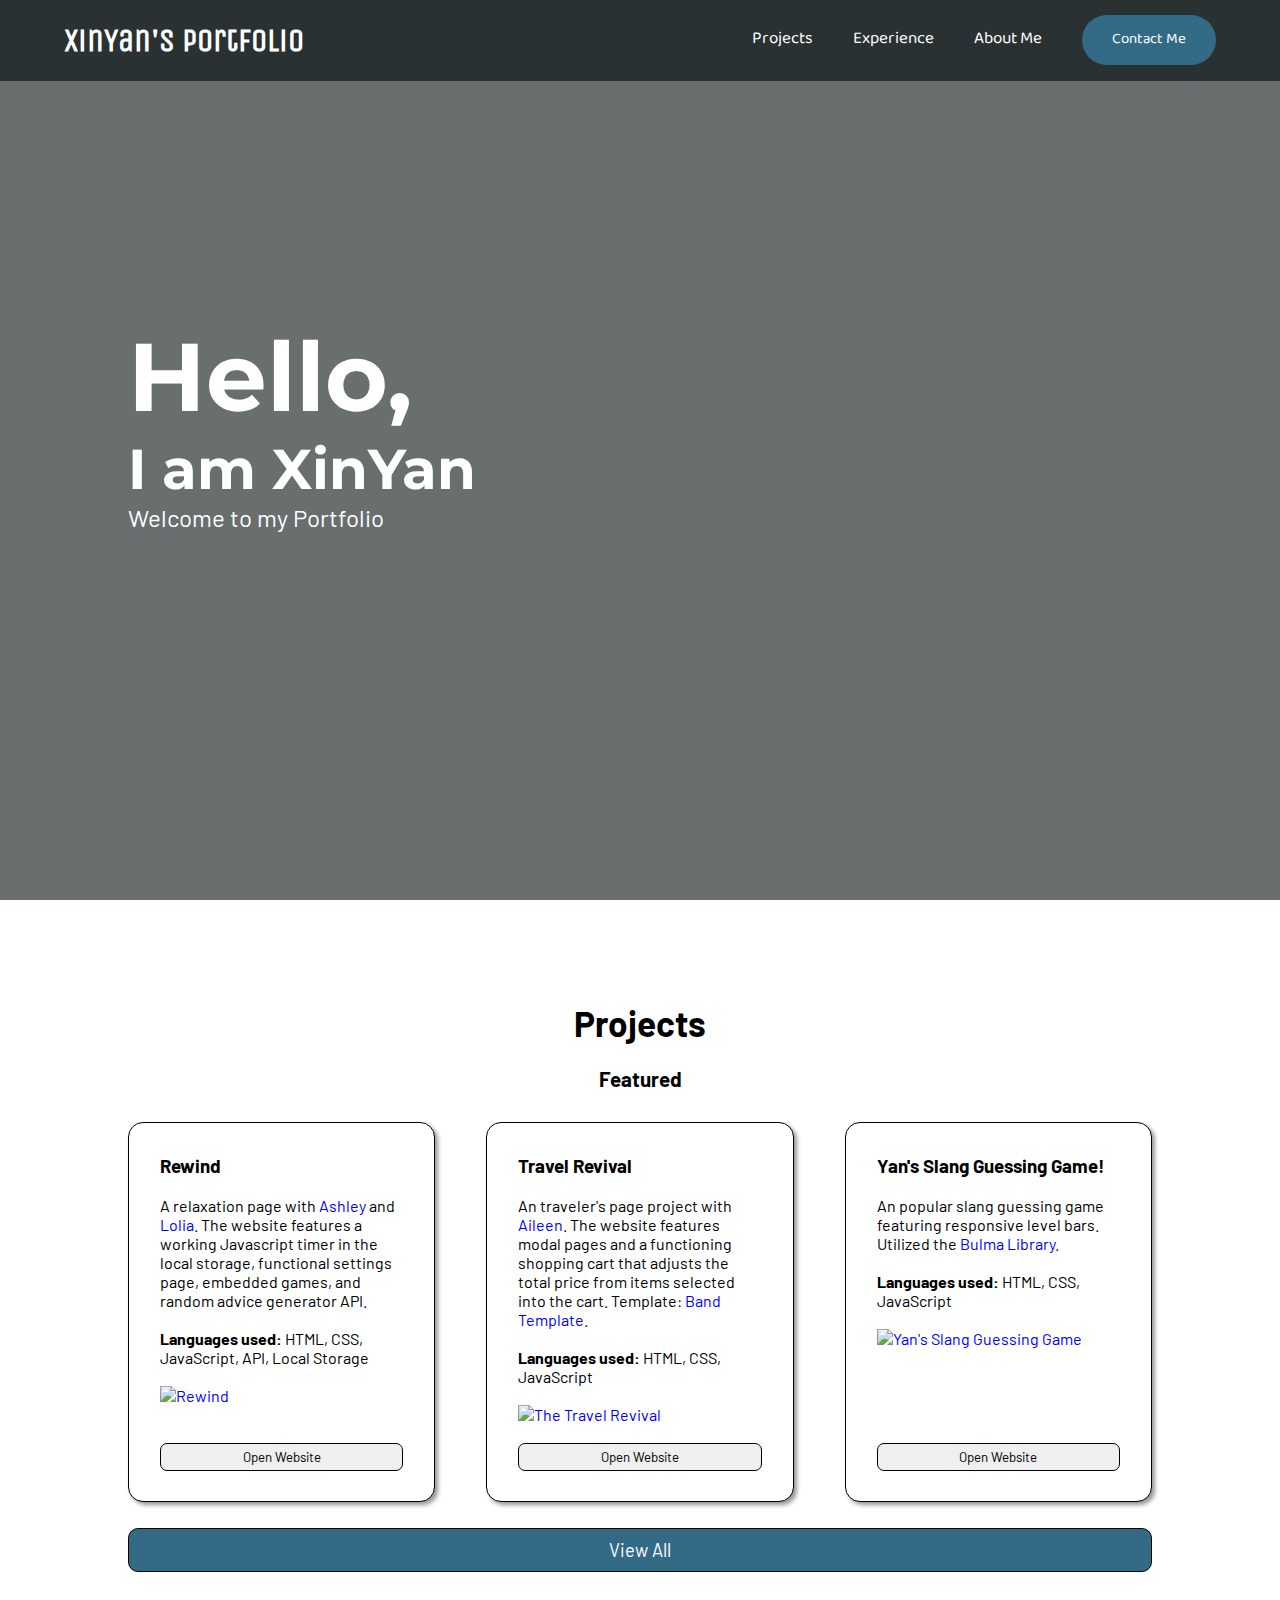
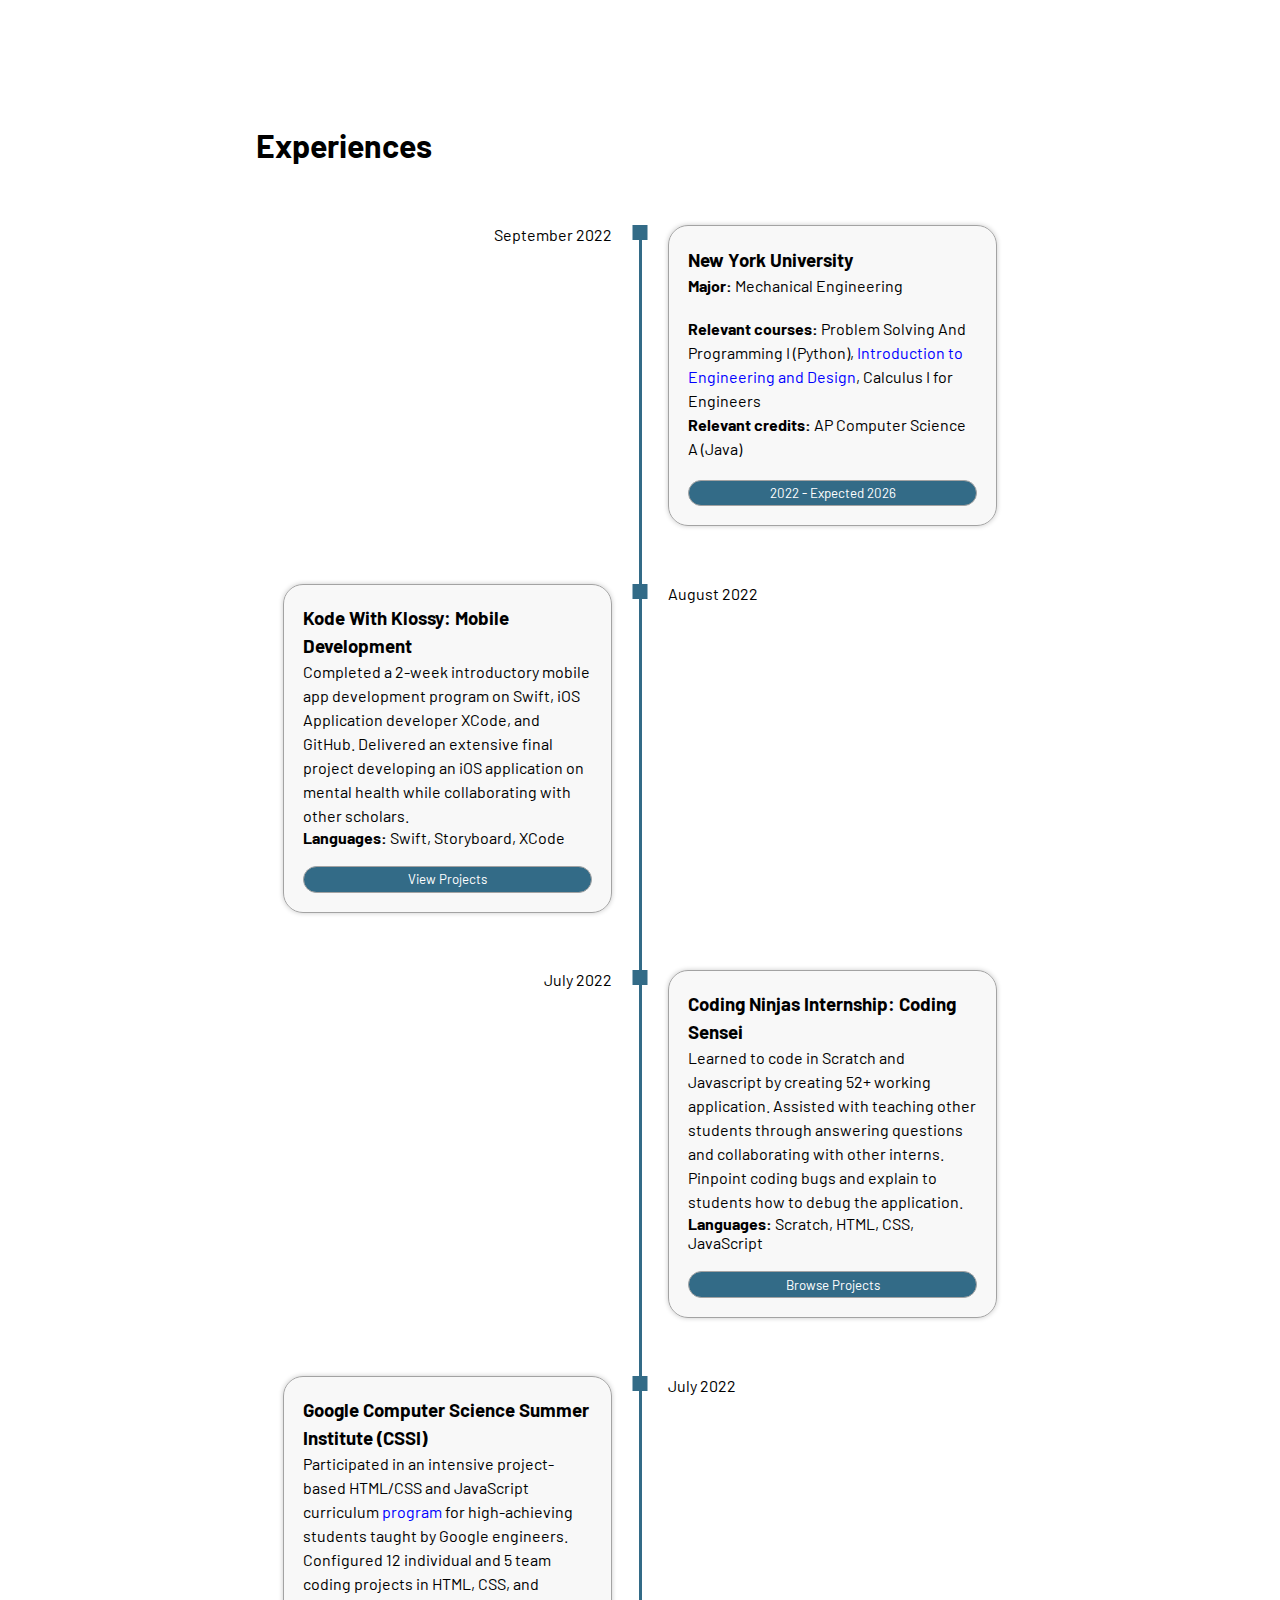
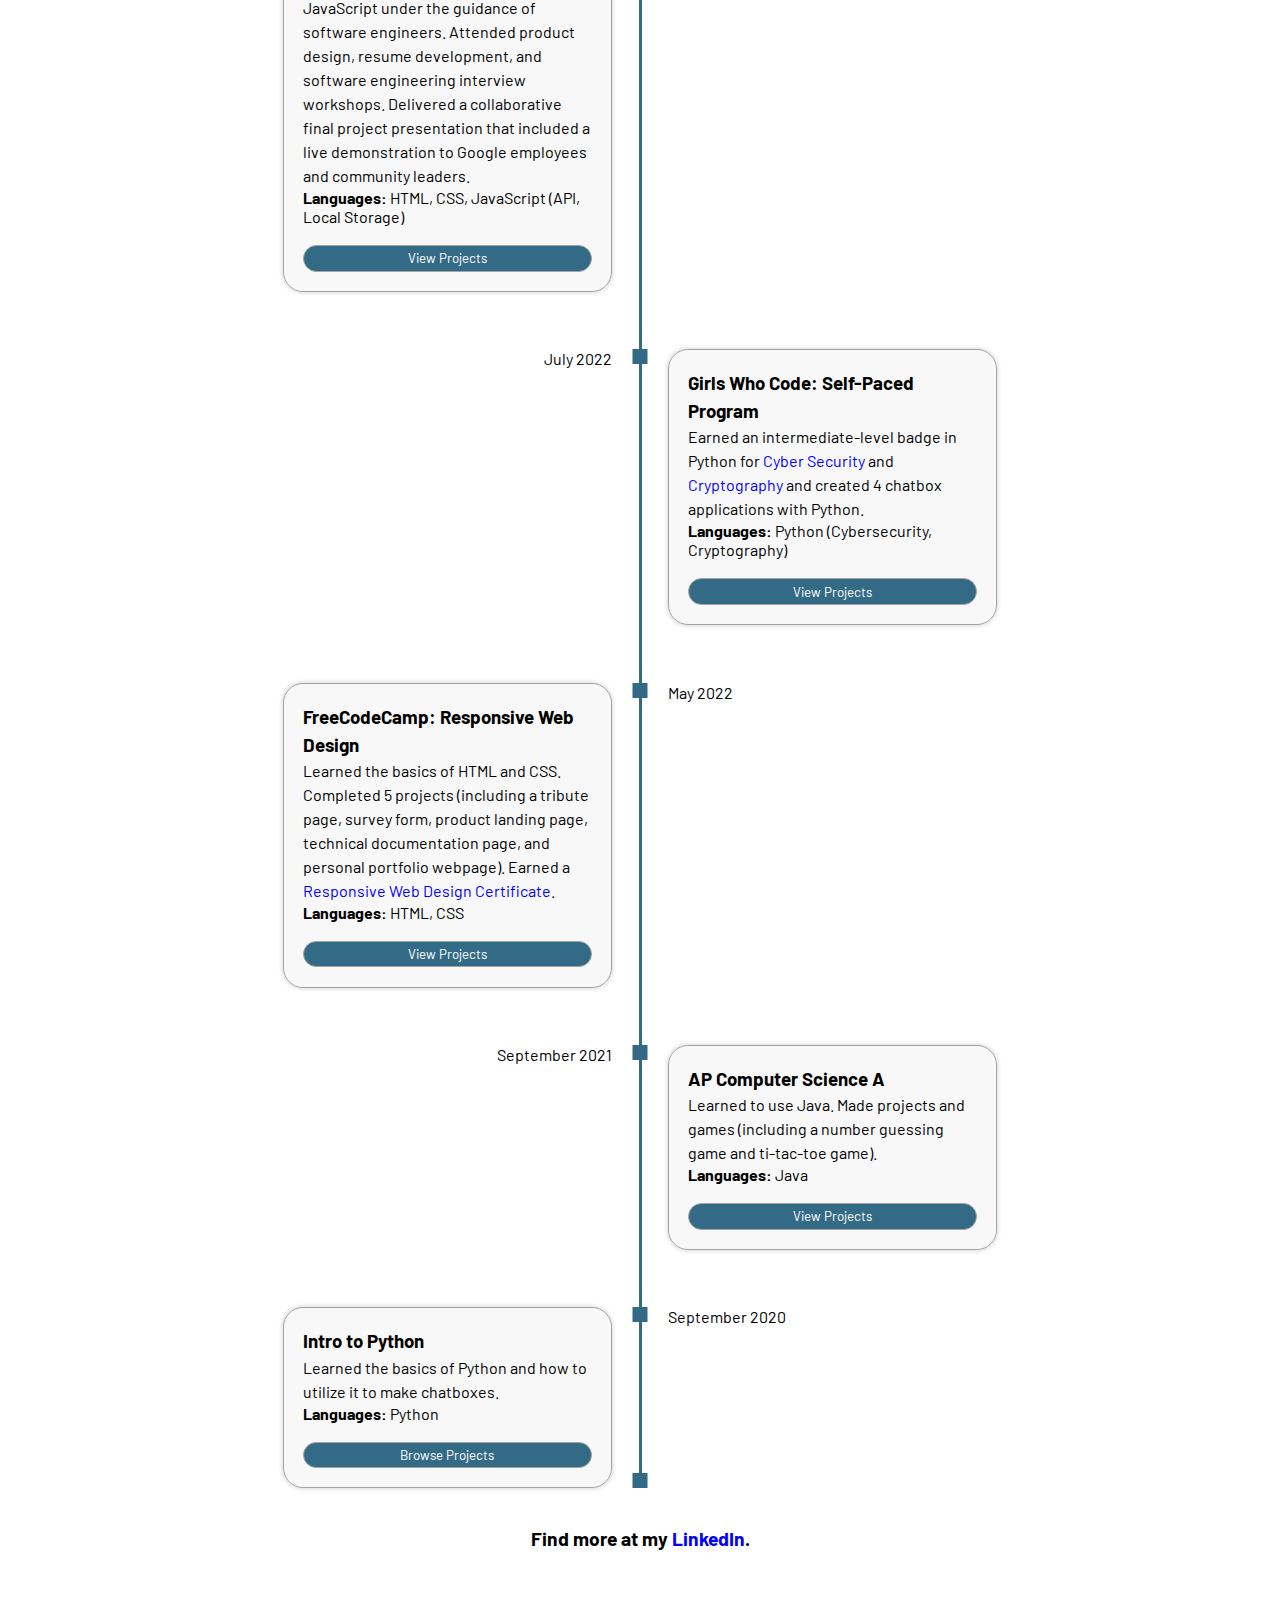
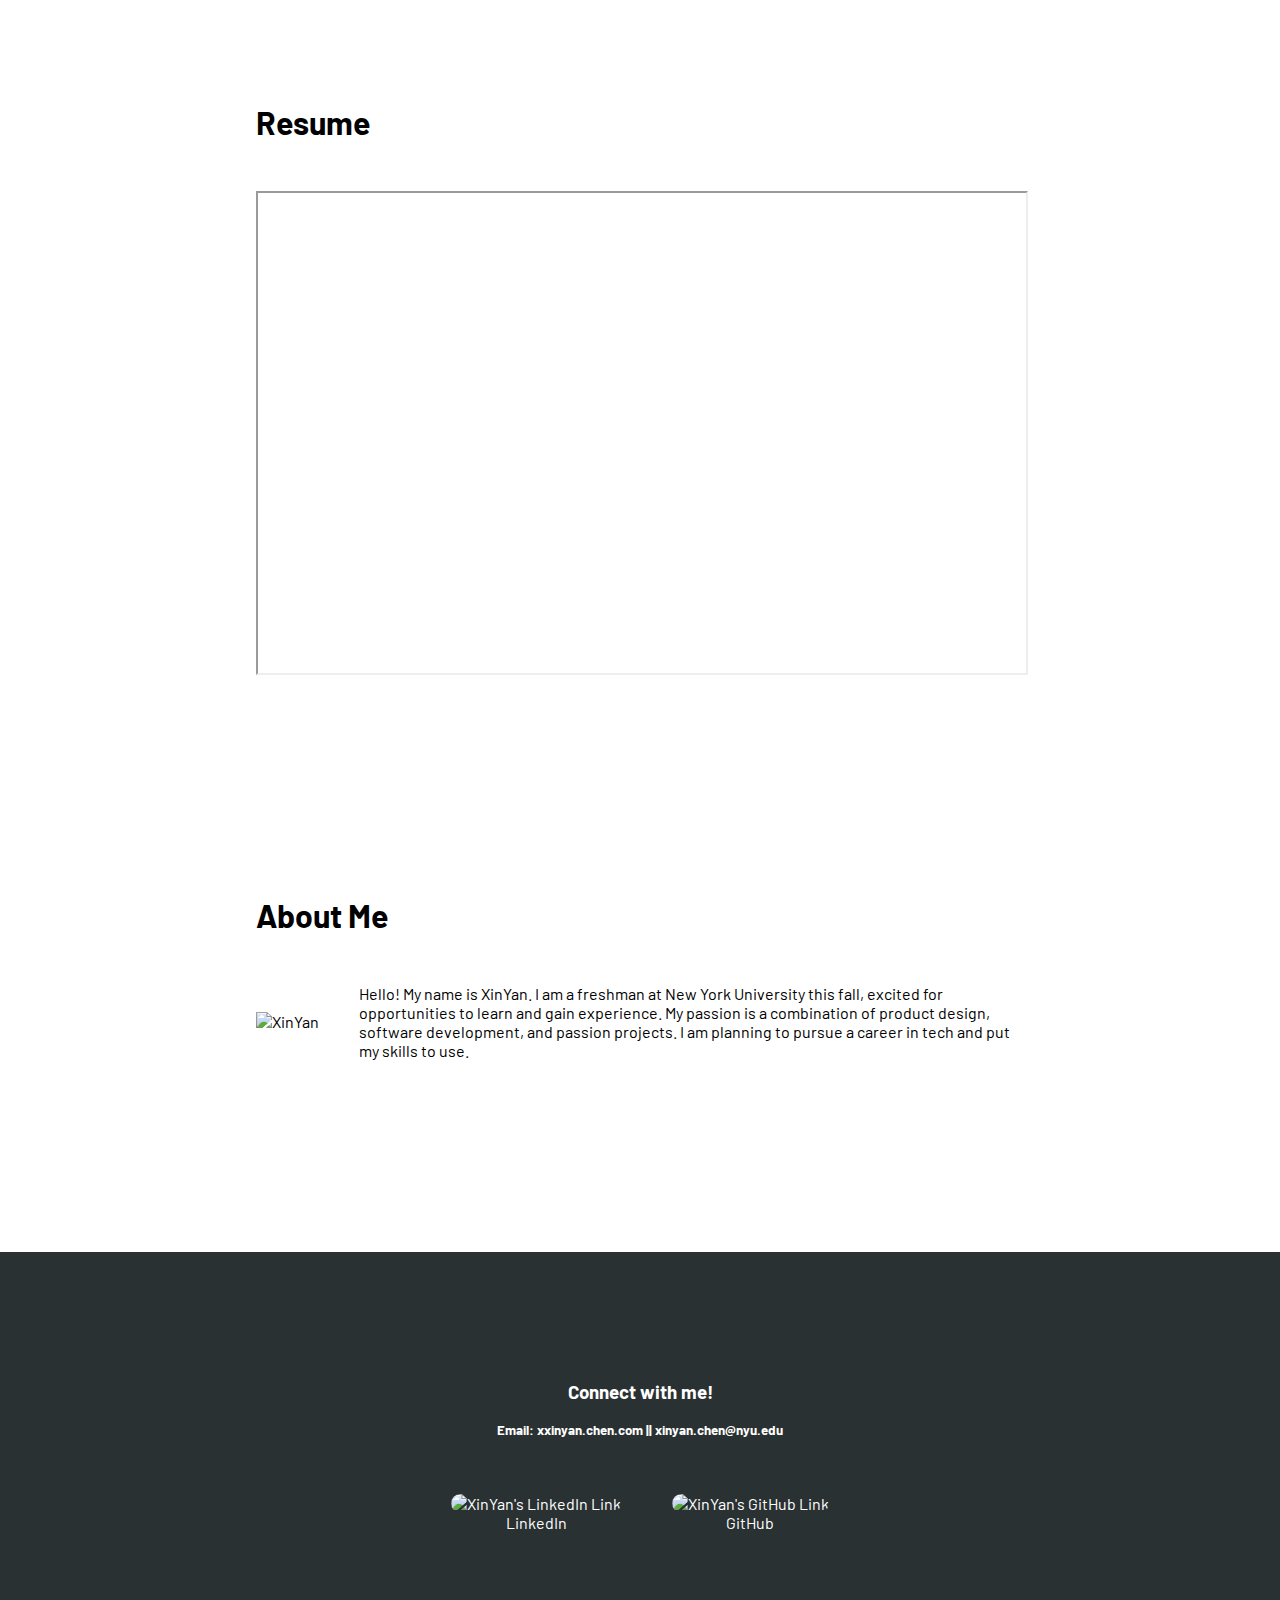
==== index.html @ fc82d52a "content" ====
<!DOCTYPE html>

<html lang="en"> 
<head>
    <meta charset="UTF-8"> 
    <link rel="stylesheet" href="style.css">
    <!--<link rel="stylesheet" href="https://cdn.jsdelivr.net/npm/bulma@0.9.1/css/bulma.min.css"/>-->
    <title id="title">XinYan's Portfolio</title>
</head>
<body>
    <nav id="navigation">
        <a href="#welcome" id="logo"><h1>XinYan's Portfolio</h1></a>
        <ul class="links">
            <li><a href="#projects" class="navLiFonts">Projects</a></li>
            <li><a href="#experience" class="navLiFonts">Experience</a></li>
            <li><a href="#about" class="navLiFonts">About Me</a></li>
        </ul>
        <a href="#contactInfo" id="contacts"><button class="contactsBut">Contact Me</button></a>
    </nav>
    <header>
        <section id="welcome">
            <div class="welcomeContainer">
                <h1 class="hello">Hello,</h1>
                <h3 class="hello">I am XinYan</h1>
                <p class="hello">Welcome to my Portfolio</h2>
            </div>
        </section>
    </header>

    <section id="projects">
        <div id="proj_tit">
            <h1>Projects</h1><br>
            <h3>Featured</h3>
        </div>
        <section>
            <div class="cardRow">
                <!-- <a href="https://cssi-project1-yashsgoofypets.xinyanc.repl.co/" target="_blank" class="featuredCard"><div class="card_inside">
                    <div class="contentCluster">
                        <h3 class="strong">Yash's Goofy Pet Store</h3><br>
                        <p>An online pet store project with Ashley. The website features a functioning adoption form with adapting prices in the cart.</p><br>
                        <p><strong>Languages used:</strong>  HTML, CSS, JavaScript</p><br>
                        <img id="pro-img" src="https://lh3.googleusercontent.com/fM-BZ8Es2WdlQF12pGE-LAukJkBI3AUNVsbMN2FnPinh5pEqTmEOGR5pJMTR6PesVcuTqwOmjtzjVi_gbJasOpgZoJgwpDtKs0g-jZnEnKjJnZQeSWXSKN3esmCFxEi18F-F0f-M=w2400" alt="Yash's Goofy Pet Store">
                    </div>
                    <br><button id="openweb_but">Open Website</button>
                </div></a>
                <a href="#" target="_blank" class="featuredCard"><div class="card_inside">
                    <div class="contentCluster">
                        <h3 class="strong">The Google Banana Store</h3><br>
                        <p>Inspired by the movie, "Minions: The Rise of Gru," this website is a online banana store, featuring different bananas up for sell.</p><br>
                        <p><strong>Languages used:</strong>  HTML, CSS</p><br>
                        <img id="pro-img" src="https://lh3.googleusercontent.com/PzQJyujIqfBHjyn9Zpg37NLIfvANJfMlMFFS47NM65vcynVGHWIfr5ubxkftSyHEuRhN20VRHGaiQyVmxlThFNR5yWYC-Tbnza-GmBgkNTKs-QtWj85ux0d2fOccuVhQTNmYC0af=w2400" alt="Google Banana Store">
                    </div>
                    <br><button id="openweb_but">Open Website</button>
                </div></a>
                <a href="https://cssi-day1-bananastore.xinyanc.repl.co/" target="_blank" class="featuredCard"><div class="card_inside">
                    <div class="contentCluster">
                        <h3 class="strong">The Google Banana Store</h3><br>
                        <p>Inspired by the movie, "Minions: The Rise of Gru," this website is a online banana store, featuring different bananas up for sell.</p><br>
                        <p><strong>Languages used:</strong>  HTML, CSS</p><br>
                        <img id="pro-img" src="https://lh3.googleusercontent.com/PzQJyujIqfBHjyn9Zpg37NLIfvANJfMlMFFS47NM65vcynVGHWIfr5ubxkftSyHEuRhN20VRHGaiQyVmxlThFNR5yWYC-Tbnza-GmBgkNTKs-QtWj85ux0d2fOccuVhQTNmYC0af=w2400" alt="Google Banana Store">
                    </div>
                    <br><button id="openweb_but">Open Website</button>
                </div></a> -->

                <!-- <div class="featuredCard card_inside">
                    <div class="contentCluster">
                        <h3 class="strong">Yash's Goofy Pet Store</h3><br>
                        <p>An online pet store project with <a href="https://www.linkedin.com/in/ashley-la-rotonda-1971b41b8/"  target="_blank">Ashley</a>. The website features a functioning adoption form with adapting prices in the cart. Template: <a href="https://restylianos.github.io/bulma-tropico-template/" target="_blank">Bulma Tropico 🍍</a>.</p><br>
                        <p><strong>Languages used:</strong>  HTML, CSS, JavaScript</p><br>
                        <a href="https://cssi-project1-yashsgoofypets.xinyanc.repl.co/" target="_blank"><img id="pro-img" src="https://lh3.googleusercontent.com/fM-BZ8Es2WdlQF12pGE-LAukJkBI3AUNVsbMN2FnPinh5pEqTmEOGR5pJMTR6PesVcuTqwOmjtzjVi_gbJasOpgZoJgwpDtKs0g-jZnEnKjJnZQeSWXSKN3esmCFxEi18F-F0f-M=w2400" alt="Yash's Goofy Pet Store">
                    </div>
                    <br><button id="openweb_but">Open Website</button></a>
                </div>
                <div class="featuredCard card_inside">
                    <div class="contentCluster">
                        <h3 class="strong">Sushi Maker</h3><br>
                        <p>A survey website that allows users to make their own sushi. The website takes different inputs.</p><br>
                        <p><strong>Languages used:</strong>  HTML, CSS</p><br>
                        <a href="https://xinyanc.github.io/Sushi_Maker/" target="_blank"><img id="pro-img" src="https://lh3.googleusercontent.com/aUeMLFWOZVApFthhdG0Oj0QfPTNI9YK-M3BvEDwbMjtEw_LPihy8eUR60ccHFW02447I8WYMUGWP3YbaD65PRsg6S8CxftTMKCMhqbX62Vhuo9MGEeB-jdrbzcvxeeuacJEpXk2N=w2400" alt="Sushi Maker">
                    </div>
                    <br><button id="openweb_but">Open Website</button></a>
                </div> -->
                <div class="featuredCard card_inside">
                    <div class="contentCluster">
                        <h3 class="strong">Rewind</h3><br>
                        <p>A relaxation page with <a href="https://www.linkedin.com/in/ashley-la-rotonda-1971b41b8/"  target="_blank">Ashley</a> and <a href="https://www.linkedin.com/in/lolia-kalada-halliday-69810a203/" target="_blank">Lolia</a>. The website features a working Javascript timer in the local storage, functional settings page, embedded games, and random advice generator API.</p><br>
                        <p><strong>Languages used:</strong>  HTML, CSS, JavaScript, API, Local Storage</p><br>
                        <a href="https://xinyanc.github.io/Rewind/" target="_blank"><img id="pro-img" src="https://lh3.googleusercontent.com/tTyMOuTZCaTRGkPYnluCU3fNWshoDOKWjRl1d-p4JXyoiKGYd9prjd2_ca5TEd_jcA4V5qsQzp84Um1RY5t-TdksXqYc72sN7HMV5dmPXl4wgvgPS9TRfaw9kUyO5FK_BoU7j27JVA=w2400" alt="Rewind">
                    </div>
                    <br><button id="openweb_but">Open Website</button></a>
                </div>
                <div class="featuredCard card_inside">
                    <div class="contentCluster">
                        <h3 class="strong">Travel Revival</h3><br>
                        <p>An traveler's page project with <a href="https://www.linkedin.com/in/aileenrangel?trk=public_profile_samename-profile&original_referer=https%3A%2F%2Fwww.linkedin.com%2Fin%2Faileen-rangel-90963b141" target="_blank">Aileen</a>. The website features modal pages and a functioning shopping cart that adjusts the total price from items selected into the cart. Template: <a href="https://bulmatemplates.github.io/bulma-templates/templates/band.html"  target="_blank">Band Template</a>.</p><br>
                        <p><strong>Languages used:</strong>  HTML, CSS, JavaScript</p><br>
                        <a href="https://xinyanc.github.io/TravelRevival/" target="_blank"><img id="pro-img" src="https://lh3.googleusercontent.com/Wq0KxIGgj_5Pa-tppETFhsVj0RRkPwXnOT-SwOdWwsQimHcfA3jiBJKQMyZZAD2vRIK8VZWzVwGWIDet4teWqo0yGM2ts2n4IbnvFv7EonD2gbcc5BD1M7rwrWBKuP6dZ5sr5DqJ=w2400" alt="The Travel Revival">
                    </div>
                    <br><button id="openweb_but">Open Website</button></a>
                </div>
                <div class="featuredCard card_inside">
                    <div class="contentCluster">
                        <h3 class="strong">Yan's Slang Guessing Game!</h3><br>
                        <p>An popular slang guessing game featuring responsive level bars. Utilized the <a href="https://bulma.io/"  target="_blank">Bulma Library</a>.</p><br>
                        <p><strong>Languages used:</strong>  HTML, CSS, JavaScript</p><br>
                        <a href="https://cssi-day7-topslangs.xinyanc.repl.co/index.html" target="_blank"><img id="pro-img" src="https://lh3.googleusercontent.com/aYJ569tjU0AZONj_VRGWRgv7Fv0s-qSFig1ElITEsC3WgEgSZ1ptp-367qWK97EprFYwW0kkherCKz2X-FYHcp88bs4x2PuBpwlWBC6Uv-oLMKCFjk8VVMXJHyZZR9kdh0wROg4I=w2400" alt="Yan's Slang Guessing Game">
                    </div>
                    <br><button id="openweb_but">Open Website</button></a>
                </div>
                <!-- <div class="featuredCard card_inside">
                    <div class="contentCluster">
                        <h3 class="strong">The Google Banana Store</h3><br>
                        <p>Inspired by the movie, "Minions: The Rise of Gru," this website is an online banana store, featuring different bananas up for sell.</p><br>
                        <p><strong>Languages used:</strong>  HTML, CSS</p><br>
                        <a href="https://cssi-day1-bananastore.xinyanc.repl.co/" target="_blank"><img id="pro-img" src="https://lh3.googleusercontent.com/XDrkhi9UV1dm5REDYCdR0Be3I9ypMUjs_zY1H_HzSv7hckRN8OTrY_95GFRfHmilV41DmhRbJy7z-6howmEXQZLCJXRLgSn9sdiRJQKk4mFXuZjMZYozPLwyEgXKm7sjr8Ahgdeb=w2400" alt="Google Banana Store">
                    </div>
                    <br><button id="openweb_but">Open Website</button></a>
                </div> -->

            </div>
        </section>
        <a href="projects.html" target="_blank"><button id="open_but">View All</button></a>
    </section>


    <section id="experience">
        <h1>Experiences</h1>
        <div class="timeline">
            <!-- 2 dates -->
            <div class="timeline_component">
                <div class="timeline_date timeline_date_right">September 2022</div>
            </div>
            <div class="timeline_middle">
                <div class="timeline_point"></div>
            </div>
            <div class="timeline_component timeline_component_bg">
                <h3 class="timeline_title">New York University</h3>
                <p class="timeline_p"><strong>Major:</strong> Mechanical Engineering</p><br>
                <p class="timeline_p"><strong>Relevant courses:</strong> Problem Solving And Programming I (Python), <a href="projects.html">Introduction to Engineering and Design</a>, Calculus I for Engineers</p>
                <p class="timeline_p"><strong>Relevant credits:</strong> AP Computer Science A (Java)</p><br>
                <a href="projects.html"><button id="timeline_but">2022 - Expected 2026</button></a>
            </div>
            <div class="timeline_component timeline_component_bg">
                <h3 class="timeline_title">Kode With Klossy: Mobile Development</h3>
                <p class="timeline_p">Completed a 2-week introductory mobile app development program on Swift, iOS Application developer XCode, and GitHub. Delivered an extensive final project developing an iOS application on mental health while collaborating with other scholars.</p>
                <p><strong>Languages: </strong>Swift, Storyboard, XCode</p><br>
                <a href="projects.html"><button id="timeline_but">View Projects</button></a>
            </div>
            <div class="timeline_middle">
                <div class="timeline_point"></div>
            </div>
            <div class="timeline_component">
                <div class="timeline_date">August 2022</div>
            </div>
            <!-- 2 dates -->
            <div class="timeline_component">
                <div class="timeline_date timeline_date_right">July 2022</div>
            </div>
            <div class="timeline_middle">
                <div class="timeline_point"></div>
            </div>
            <div class="timeline_component timeline_component_bg">
                <h3 class="timeline_title">Coding Ninjas Internship: Coding Sensei</h3>
                <p class="timeline_p">Learned to code in Scratch and Javascript by creating 52+ working application. Assisted with teaching other students through answering questions and collaborating with other interns. Pinpoint coding bugs and explain to students how to debug the application.</p>
                <p><strong>Languages: </strong>Scratch, HTML, CSS, JavaScript</p><br>
                <a href="projects.html"><button id="timeline_but">Browse Projects</button></a>
            </div>
            <div class="timeline_component timeline_component_bg">
                <h3 class="timeline_title">Google Computer Science Summer Institute (CSSI)</h3>
                <p class="timeline_p">Participated in an intensive project-based HTML/CSS and JavaScript curriculum <a href="https://drive.google.com/file/d/1ZsFlyzCdinvnyqlvBUyy4gZXi0SdOyxg/view?usp=sharing" target="_blank">program</a> for high-achieving students taught by Google engineers. Configured 12 individual and 5 team coding projects in HTML, CSS, and JavaScript under the guidance of software engineers. Attended product design, resume development, and software engineering interview workshops. Delivered a collaborative final project presentation that included a live demonstration to Google employees and community leaders.</p>
                <p><strong>Languages: </strong>HTML, CSS, JavaScript (API, Local Storage)</p><br>
                <a href="projects.html"><button id="timeline_but">View Projects</button></a>
            </div>
            <div class="timeline_middle">
                <div class="timeline_point"></div>
            </div>
            <div class="timeline_component">
                <div class="timeline_date">July 2022</div>
            </div>
            <!-- 2 -->
            <div class="timeline_component">
                <div class="timeline_date timeline_date_right">July 2022</div>
            </div>
            <div class="timeline_middle">
                <div class="timeline_point"></div>
            </div>
            <div class="timeline_component timeline_component_bg">
                <h3 class="timeline_title">Girls Who Code: Self-Paced Program</h3>
                <p class="timeline_p">Earned an intermediate-level badge in Python for <a href="https://drive.google.com/file/d/1ZOiCoGWYg8TALqYta0vvmjATUty2-3AB/view?usp=sharing" target="_blank">Cyber Security</a> and <a href="https://drive.google.com/file/d/1sogyd4a032lsRWnqANOP-DBL0N4DlmCd/view?usp=sharing" target="_blank">Cryptography</a> and created 4 chatbox applications with Python.</p>
                <p><strong>Languages: </strong>Python (Cybersecurity, Cryptography)</p><br>
                <a href="projects.html"><button id="timeline_but">View Projects</button></a>
            </div>
            <div class="timeline_component timeline_component_bg">
                <h3 class="timeline_title">FreeCodeCamp: Responsive Web Design</h3>
                <p class="timeline_p">Learned the basics of HTML and CSS. Completed 5 projects (including a tribute page, survey form, product landing page, technical documentation page, and personal portfolio webpage). Earned a <a href="https://freecodecamp.org/certification/XinYanChen/responsive-web-design" target="_blank">Responsive Web Design Certificate</a>.</p>
                <p><strong>Languages: </strong>HTML, CSS</p><br>
                <a href="projects.html"><button id="timeline_but">View Projects</button></a>
            </div>
            <div class="timeline_middle">
                <div class="timeline_point"></div>
            </div>
            <div class="timeline_component">
                <div class="timeline_date">May 2022</div>
            </div>
            <!-- 2 -->
            <div class="timeline_component">
                <div class="timeline_date timeline_date_right">September 2021</div>
            </div>
            <div class="timeline_middle">
                <div class="timeline_point"></div>
            </div>
            <div class="timeline_component timeline_component_bg">
                <h3 class="timeline_title">AP Computer Science A</h3>
                <p class="timeline_p">Learned to use Java. Made projects and games (including a number guessing game and ti-tac-toe game).</p>
                <p><strong>Languages: </strong>Java</p><br>
                <a href="projects.html"><button id="timeline_but">View Projects</button></a>
            </div>
            <div class="timeline_component timeline_component_bg timeline_component_bottom">
                <h3 class="timeline_title">Intro to Python</h3>
                <p class="timeline_p">Learned the basics of Python and how to utilize it to make chatboxes.</p>
                <p><strong>Languages: </strong>Python</p><br>
                <a href="projects.html"><button id="timeline_but">Browse Projects</button></a>
            </div>
            <div class="timeline_middle">
                <div class="timeline_point"></div>
                <div class="timeline_point timeline_point_bottom"></div>
            </div>
            <div class="timeline_component timeline_component_bottom">
                <div class="timeline_date">September 2020</div>
            </div>
        </div>
        <h4>Find more at my <a href="https://www.linkedin.com/in/xinyanc" target="_blank">LinkedIn</a>.</h4>
    </section>

    <section id="resume">
        <h1>Resume</h1>
        <!-- <iframe id="embed_resume" src="https://drive.google.com/file/d/1z8pB5NnWBpFN2fcUjO-BAFs1En7uVxWj/view?usp=sharing" title="XinYan's Resume" allow="autoplay"></iframe> -->
        <iframe id="embed_resume" title="XinYan's Resume" src="https://drive.google.com/file/d/1z8pB5NnWBpFN2fcUjO-BAFs1En7uVxWj/preview" width="640" height="480" allow="autoplay"></iframe>
    </section>

    <section id="about">
        <h1>About Me</h1>
        <div id="fix">
            <!-- <img src="https://lh3.googleusercontent.com/clKOdfKop1xflKV5Wurw0Q0BS9uS0d-Z8pX5REdJ9UqBvrI7ORsH17TtlDcI4D7wz-UxFx9BURnaCXJ42NR64GJUe-UG7obmTkyQD_-rhHBx7b0VMj9ZpSrWi44rJl0w7R6VPHz8=w2400" alt="XinYan" id="xinyan_img"> -->
            <img src="https://lh3.googleusercontent.com/iM6mxe8OIb7af8KnNNv5xCYIDWmTcWIDEpBHNnoOu3wsrCAXRPxFG8Vy3VAPHeTbYeC7pUxwnmWc8_cfb7967GEB2jvCE_tdHd8fv6Vz2t8KWq2LKAGcZuXWZxvNITMnmDlR9FoNaA=w2400" alt="XinYan" id="xinyan_img">
            <p>Hello! My name is XinYan. I am a freshman at New York University this fall, excited for opportunities to learn and gain experience. My passion is a combination of product design, software development, and passion projects. I am planning to pursue a career in tech and put my skills to use.</p>
        </div>
    </section>

    <footer id="contactInfo">
        <h3>Connect with me!</h3><br>
        <h5>Email: xxinyan.chen.com  ||  xinyan.chen@nyu.edu</h5>
        <div class="contactLinks">
            <a id="linkedin" href="https://www.linkedin.com/in/xinyanc" target="_blank"><img id="linkedInLogo" src="https://upload.wikimedia.org/wikipedia/commons/thumb/c/ca/LinkedIn_logo_initials.png/640px-LinkedIn_logo_initials.png" alt="XinYan's LinkedIn Link"><br>LinkedIn</a>
            <a id="gitHub" href="https://github.com/XinYanC?tab=repositories" target="_blank"><img id="gitHubLogo" src="https://github.githubassets.com/images/modules/logos_page/GitHub-Mark.png" alt="XinYan's GitHub Link"><br>GitHub</a>
        </div>
        


    </footer>

</body>

</html>
---- style.css ----
@import url('https://fonts.googleapis.com/css2?family=Unica+One&display=swap');
@import url('https://fonts.googleapis.com/css2?family=Baloo+Tammudu+2:wght@600&display=swap');
@import url('https://fonts.googleapis.com/css2?family=Montserrat:wght@700&display=swap');
@import url('https://fonts.googleapis.com/css2?family=Barlow:wght@300&display=swap');

/*body{
    background-color: #2A3132;

}*/
*{
    margin: 0;
    padding: 0;
}
#navigation{
    background-color: #2A3132;
    display: flex;
    justify-content: flex-end;
    align-items: center;
    padding: 1.2% 5%;
    font-family: 'Baloo Tammudu 2', cursive !important;
    position: fixed;
    top: 0;
    left: 0;
    width: 90%;
    z-index: 100;
}
#logo {
    font-family: 'Unica One', cursive !important;
    font-weight: 900 !important;
    text-decoration: none;
    color: white;
    cursor: pointer;
    margin-right: auto;
}
.links{
    list-style: none;
    display: flex;
    align-items: center;
    padding-top: 5px;
}
.navLiFonts{
    text-decoration: none;
    color: white;
    font-size: 17px;
}
.links li{
    display: inline-block;
    padding: 0px 20px;
    color: white;
}
.links li a{
    transition: all 0.3s ease 0s;
}
.links li a:hover{
    color: #90AFC5;
    transition: all 0.2s ease 0s;
}
.contactsBut{
    padding: 5px 30px;
    padding-top: 10px;
    margin-left: 20px;
    background-color: #336B87;
    border: none;
    cursor: pointer;
    border-radius: 50px;
    transition: all 0.2s ease 0s;
    font-family: 'Baloo Tammudu 2', cursive !important;
    font-size: 15px;
    color: white;
}
.contactsBut:hover{
    background-color: #90AFC5;
    color: black;
}
#welcome{
    background-image: url("https://stoneridgepartners.com/wp-content/uploads/2020/07/office-buildings-city-skyscrapers-ss-1920.jpg");
    height: 100vh;
    background-repeat: no-repeat;
    display: flex;
    position: relative;
    z-index: 1;
}
#welcome::after{
    content: '';
    position: absolute;
    left: 0;
    top: 0;
    height: 100%;
    width: 100%;
    background-color: #2A3132;
    opacity: .7;
    z-index: -1;
}
.welcomeContainer{
    display: flex;
    margin-left: 10%;
    justify-content: center;
    flex-direction: column;
    color: white;
    font-size: xxx-large;
    width: 100%;
    font-family: 'Montserrat', sans-serif;
    padding-bottom: 50px;
}
.welcomeContainer p{
    font-size: 50%;
    font-family: 'Barlow', sans-serif !important;
}

#projects{
    padding: 8% 10% 2% 10%;
    display: flex;
    flex-direction: column;
    font-family: 'Barlow', sans-serif !important;
}

#proj_tit{
    padding-bottom: 3%;
    text-align: center;
    font-size: 110%;
}

.cardRow {
    display: flex;
    justify-content: center;
    gap: 5%;
}

.featuredCard {
    display: flex;
    justify-content: space-between;
    text-decoration: none;
    color: black;
    box-shadow: 3px 3px 4px rgb(150, 150, 150);
}

.featuredCard:hover{
    transform: translateY(-5px);
    transition: all 0.2s ease 0s;
    box-shadow: 7px 9px 9px rgb(150, 150, 150);
}

.card_inside{
    display: flex;
    flex-direction: column;
    justify-content: space-between;
}

@media (max-width: 600px){
    .cardRow {
        display: flex;
        flex-direction: column;
        align-items: center;
        gap: 20%;
    }
    .card, 
    .featuredCard {
        width: 90%;
        border: 1px solid black;
        /* min-height: 90%; */
        padding: 10%;
        border-radius: 15px;
        background-color: white;
    }
    #pro-img{
        width: 100%;
    }
}

#pro-img{
    width: 100%;
}

#open_but{
    margin-top: 2.5%;
    padding: 1%;
    width: 100%;
    font-family: 'Barlow', sans-serif !important;
    font-size: 115%;
    border-radius: 10px;
    border: 1px solid black;
    background-color: #336B87;
    color: white;
}
#open_but:hover{
    background-color: #90AFC5;
    color: black;
    transition: all 0.2s ease 0s;
}

#openweb_but{
    font-family: 'Barlow', sans-serif !important;
    border-radius: 7px;
    padding: 2%;
    border: 1px solid black;
    width: 100%;
}
#openweb_but:hover{
    background-color: rgb(199, 199, 199);
    transition: all 0.2s ease 0s;
}

/* .card,
.featuredCard {
    width: 300rem;
    border: 1px solid black;
    min-height: 20rem;
    padding: 5%;
    border-radius: 15px;
} */

.card,
.featuredCard {
    width: 80%;
    border: 1px solid black;
    /* min-height: 80%; */
    padding: 3%;
    border-radius: 15px;
    background-color: white;
}

.contentCluster{
    display: flex;
    flex-direction: column;
    justify-content: space-between;
}

.contentCluster a{
    text-decoration: none;
    color: blue;
}

#experience{
    padding: 10% 20% 2% 20%;
    font-family: 'Barlow', sans-serif !important;
}
#experience a{
    text-decoration: none;
    color: blue;
}
#experience h4{
    text-align: center;
    padding-top: 5%;
    font-size: 120%;
}

#resume{
    padding: 10% 20% 2% 20%;
    font-family: 'Barlow', sans-serif !important;
}

#embed_resume{
    margin-top: 50px;
    width: 100%;
}

.timeline{
    display: grid;
    grid-template-columns: 1fr 3px 1fr;
    padding-top: 8%;
}
.timeline_component{
    margin: 0% 7% 15% 7%;
}
.timeline_component_bg{
    padding: 5%;
    background-color: rgba(219, 219, 219, 0.2);
    box-shadow: 0 0 5px rgb(201, 201, 201);
    border-radius: 20px;
    border: 0.5px solid rgb(163, 163, 163);
}
.timeline_component_bg:hover{
    background-color: rgba(219, 219, 219, 0.5);
    transition: all 0.2s ease 0s;
}
#timeline_but{
    font-family: 'Barlow', sans-serif !important;
    width: 100%;
    padding: 1.5%;
    border-radius: 20px;
    border: 0.5px solid rgb(163, 163, 163);
    background-color: #336B87;
    color: white;
}
#timeline_but:hover{
    background-color: #90AFC5;
    color: black;
    transition: all 0.2s ease 0s;
}
.timeline_component_bottom{
    margin-bottom: 0;
}
.timeline_date_right{
    text-align: right;
}
.timeline_middle{
    position: relative;
    background-color: #336B87;
}
.timeline_point{
    position: absolute;
    top: 0;
    left: 50%;
    transform: translateX(-50%);
    width: 15px;
    height: 15px;
    background-color: #336B87;
    /* border-radius: 50%; */
}
.timeline_point_bottom{
    top: initial;
    bottom: 0;
}
.timeline_title, .timeline_p{
    line-height: 1.5;
}


#xinyan_img{
    width: 25%;
    padding-right: 5%;
}
#about{
    padding: 15% 20%;
    display: flex;
    flex-direction: column;
    font-family: 'Barlow', sans-serif !important;
}
#fix{
    display: flex;
    padding-top: 50px;
    align-items: center;
}

#contactInfo{
    background-color: #2A3132;
    padding: 10% 10%;
    color: white;
    font-family: 'Barlow', sans-serif !important;
    text-align: center;
}

#linkedInLogo, #gitHubLogo{
    width: 15%;
    border-radius: 10px;
}

#linkedin, #gitHub{
    text-decoration: none;
    color: white;
    padding: 2.5%;
}

.contactLinks{
    display: flex;
    justify-content: center;
    padding: 3% 1%;
}
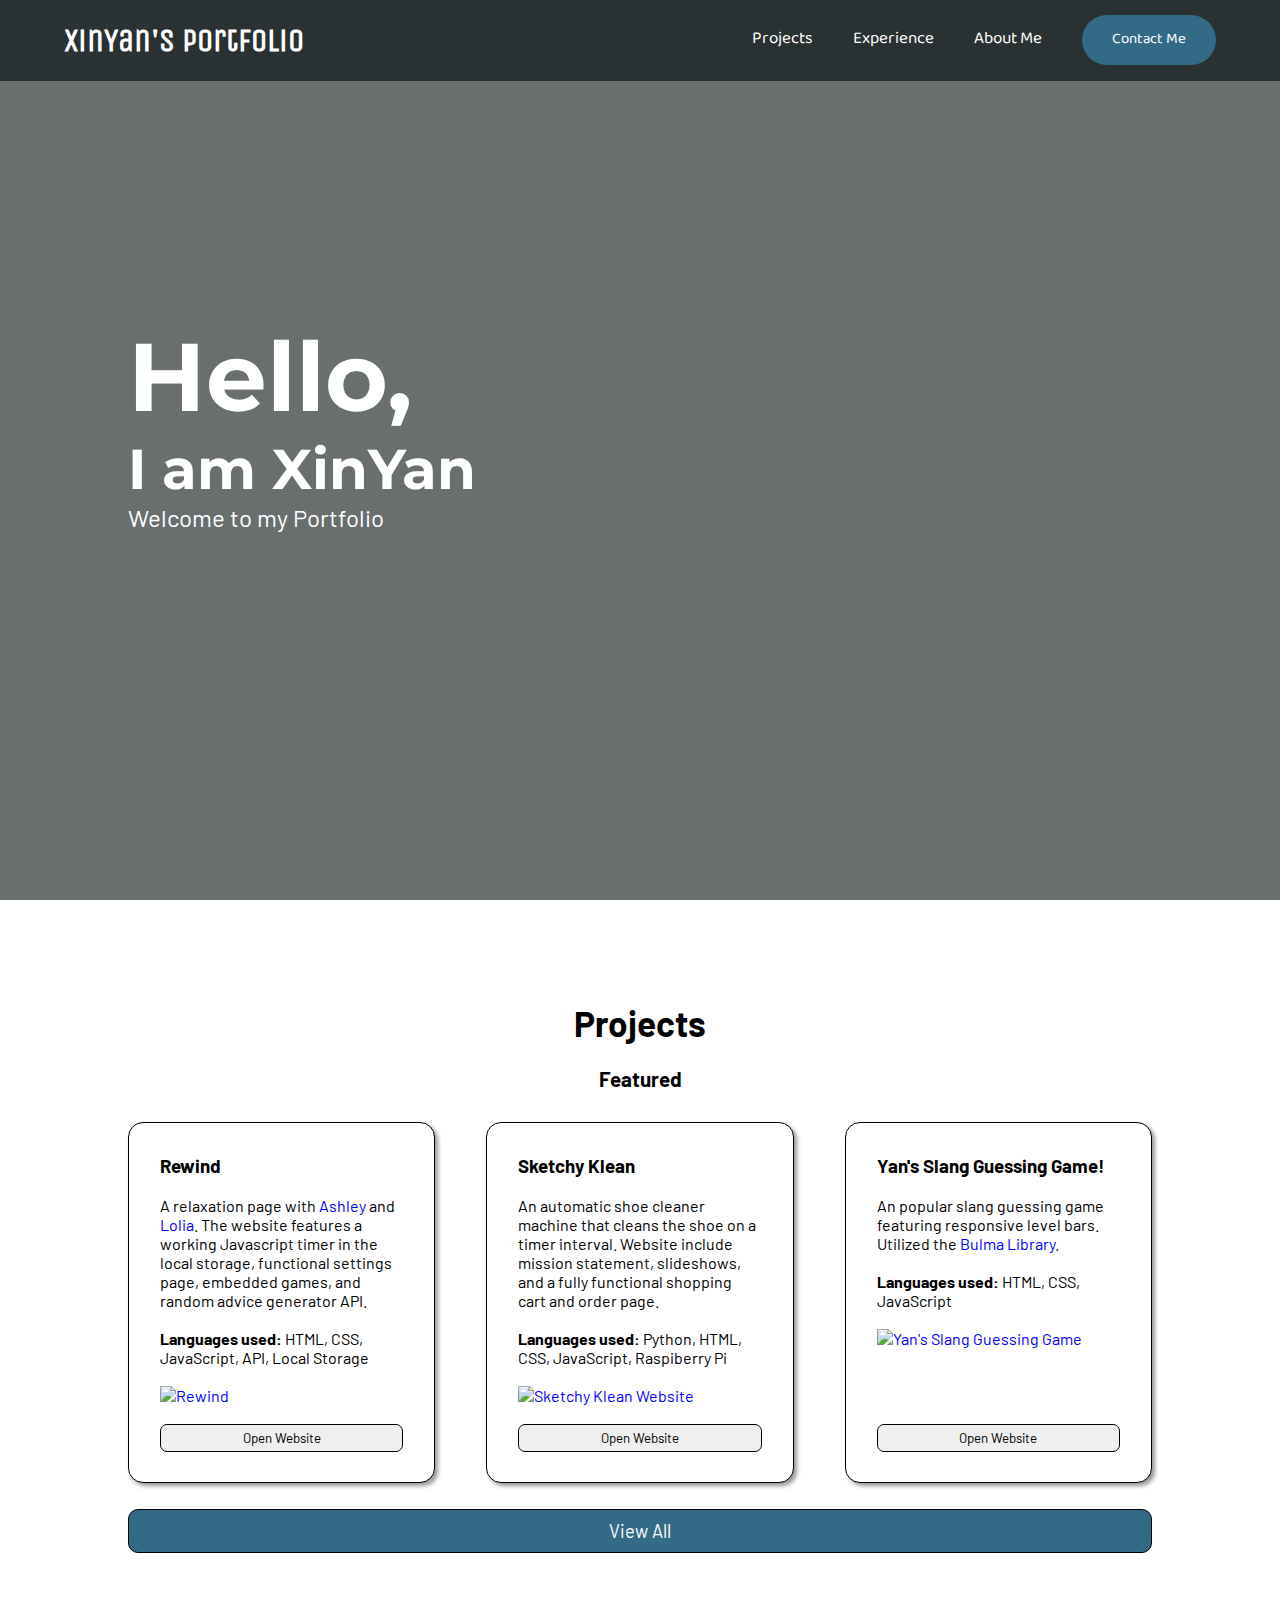
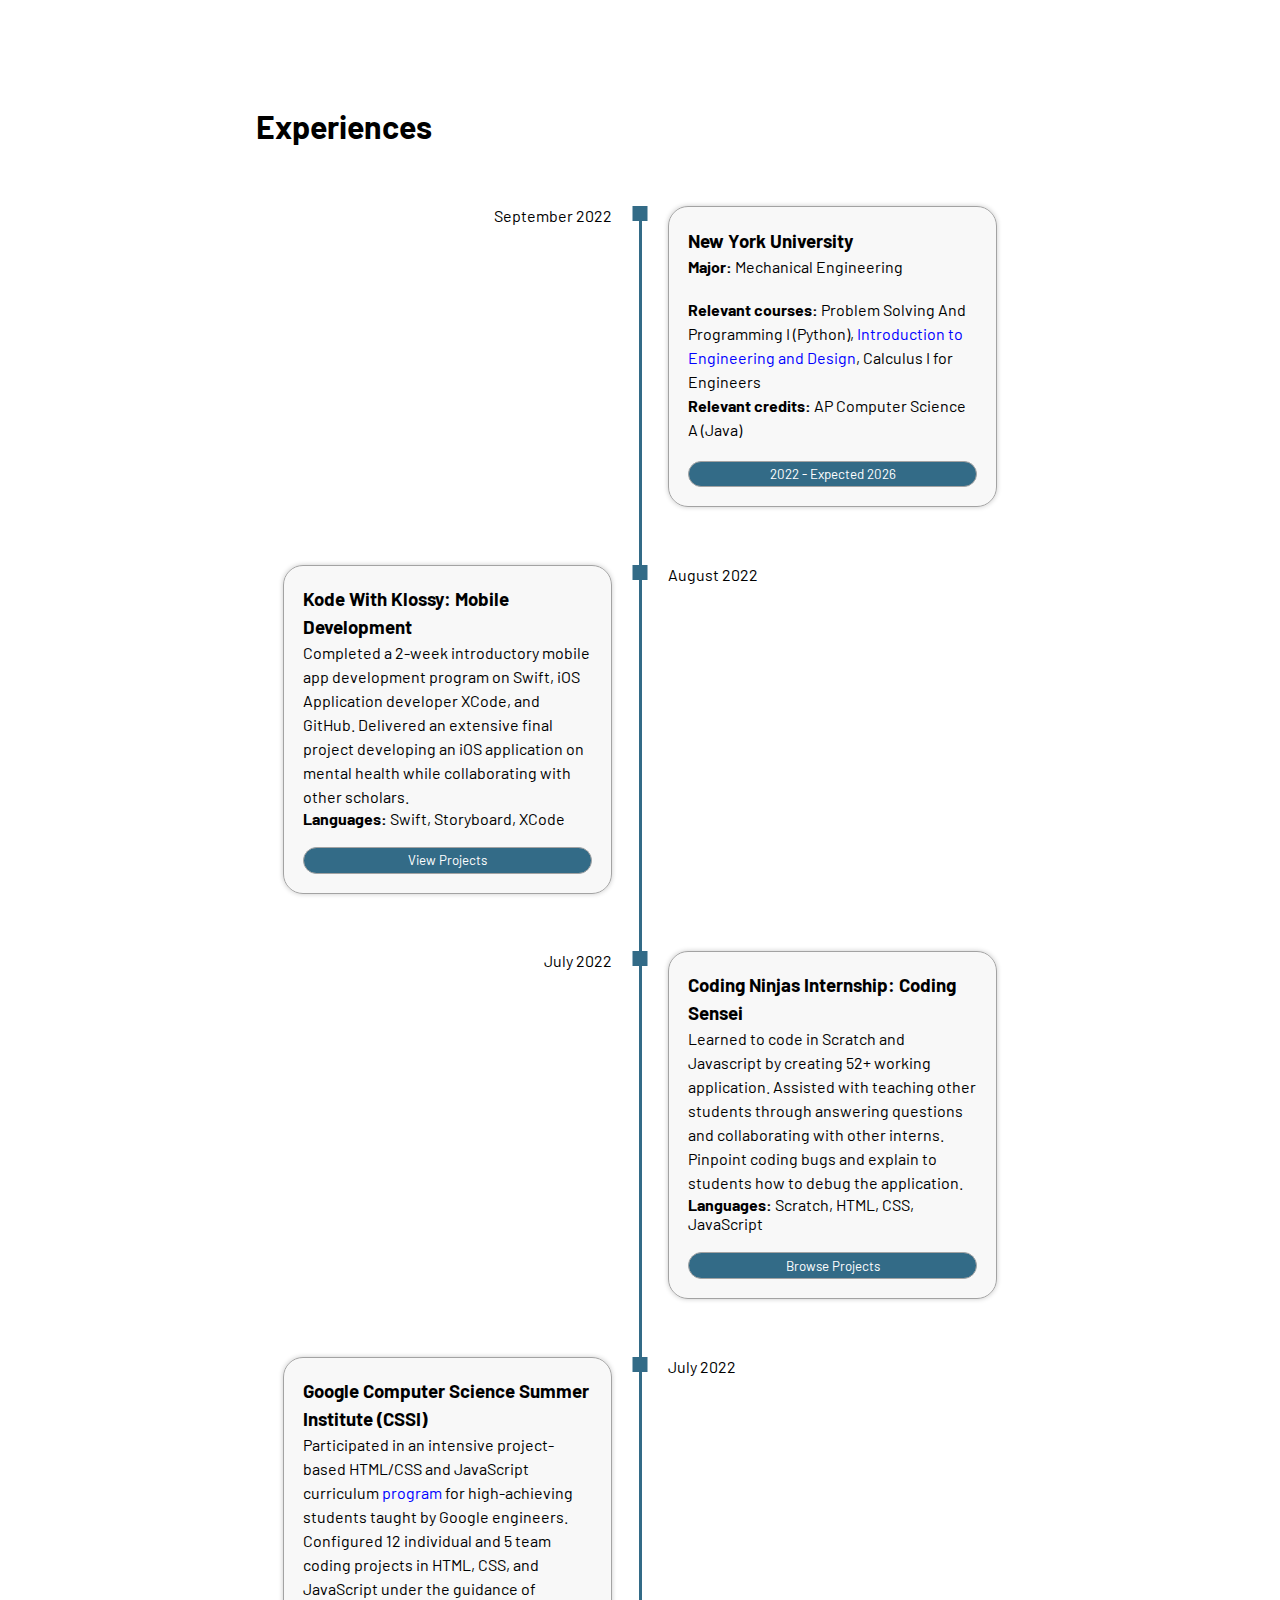
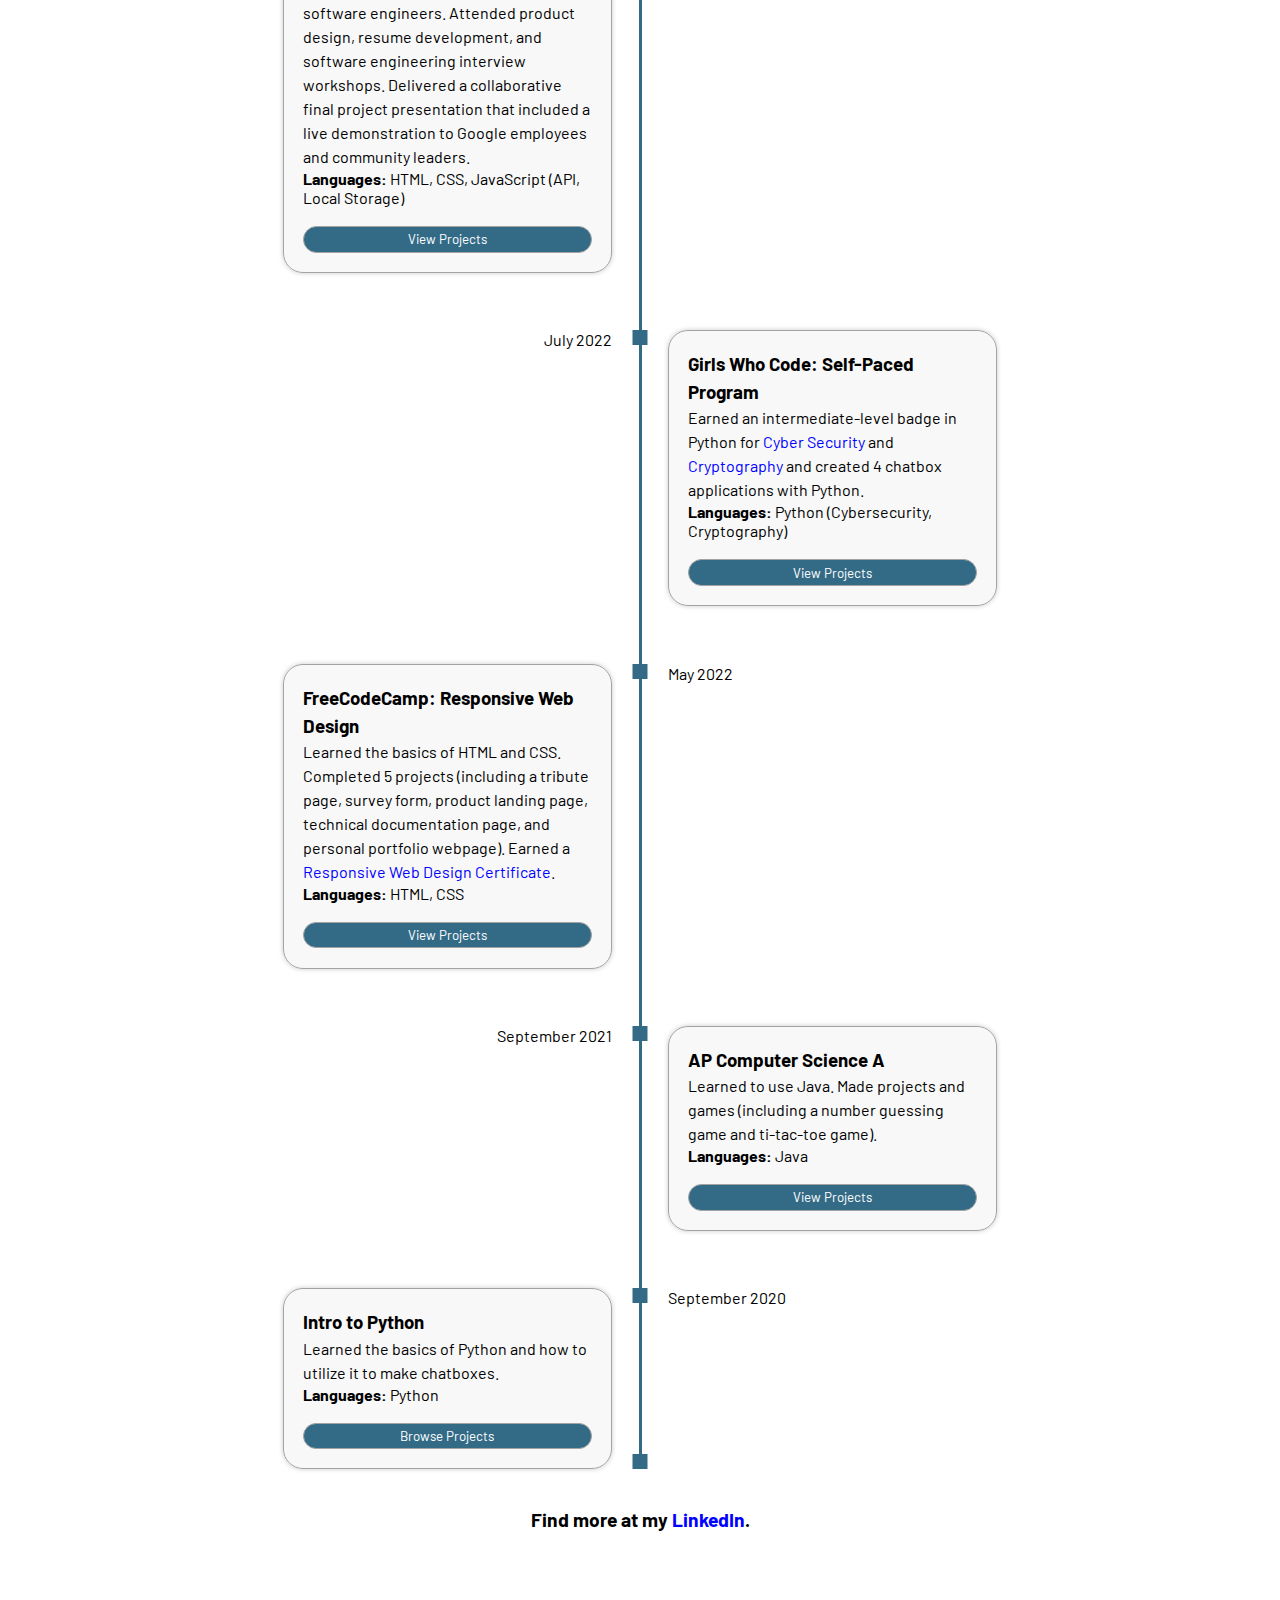
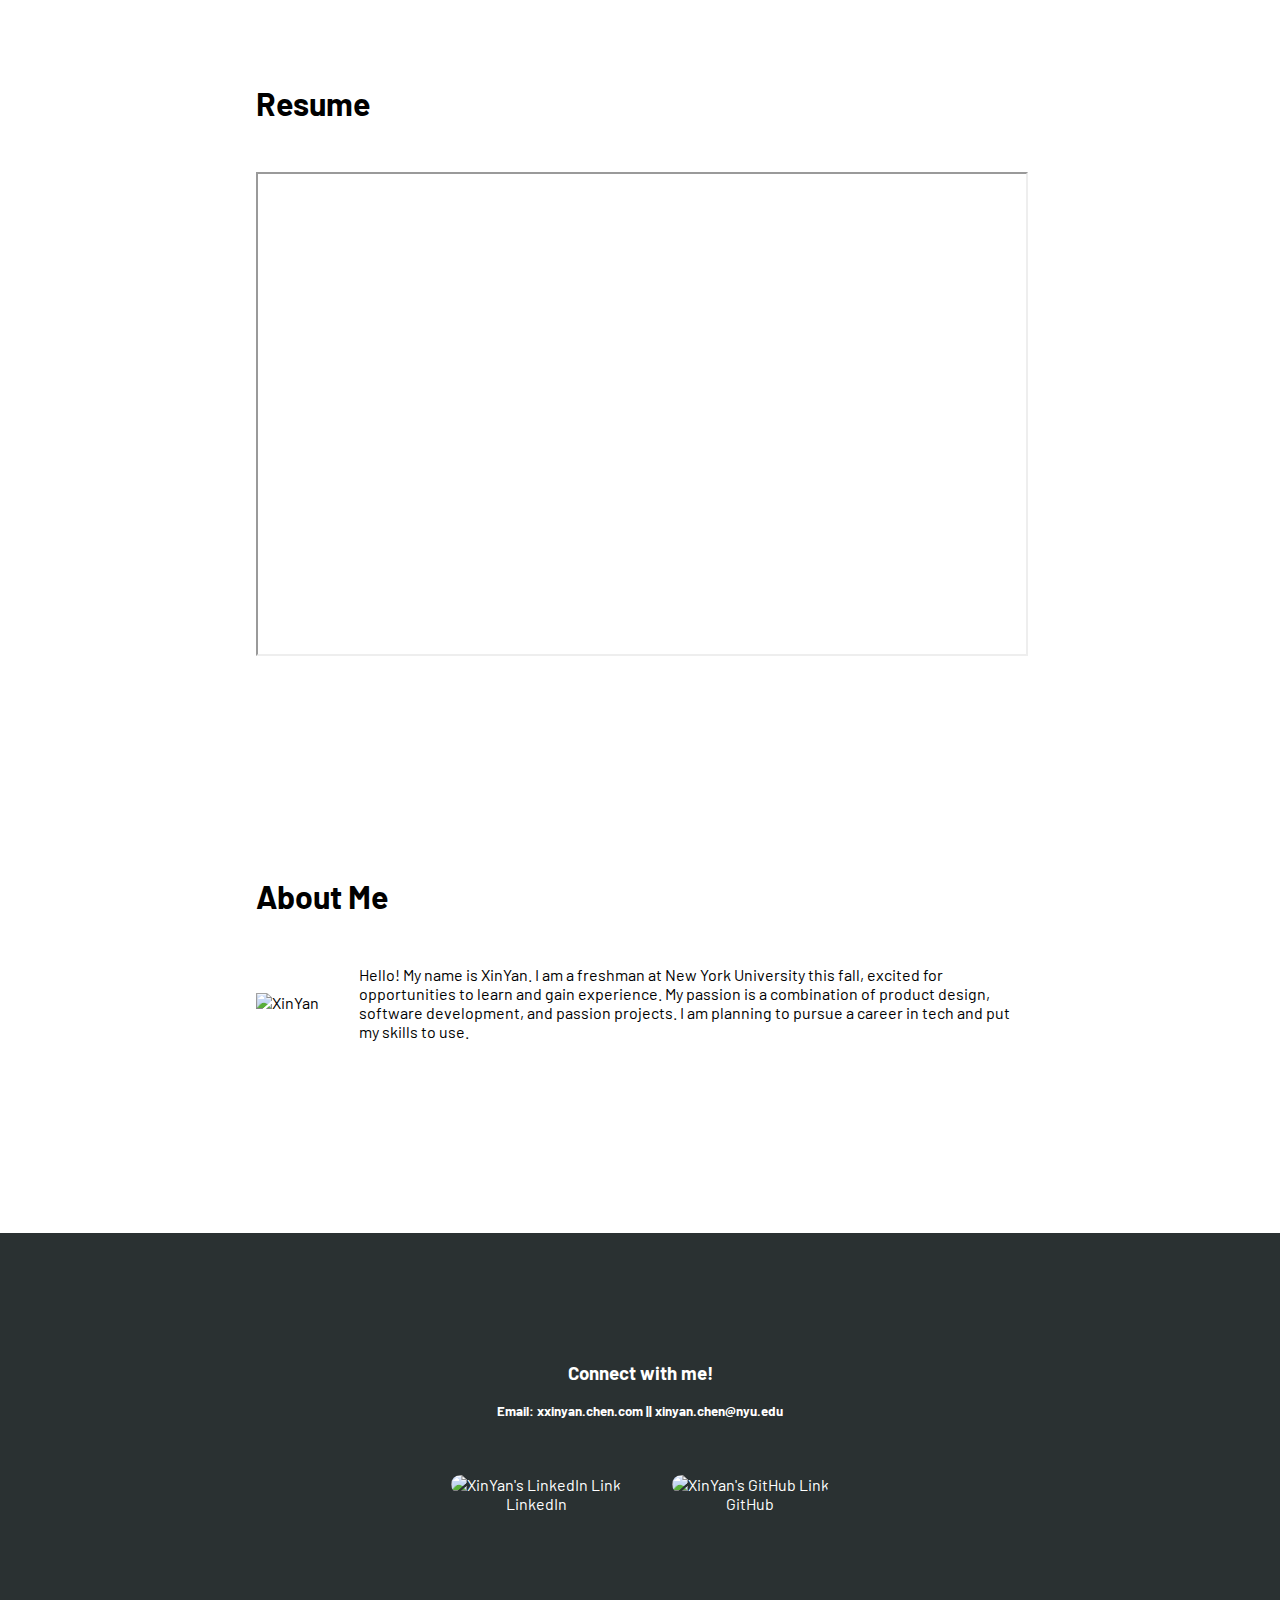
==== commit da590be8: "content" ====
--- a/index.html
+++ b/index.html
@@ -89,12 +89,21 @@
                     </div>
                     <br><button id="openweb_but">Open Website</button></a>
                 </div>
-                <div class="featuredCard card_inside">
+                <!-- <div class="featuredCard card_inside">
                     <div class="contentCluster">
                         <h3 class="strong">Travel Revival</h3><br>
                         <p>An traveler's page project with <a href="https://www.linkedin.com/in/aileenrangel?trk=public_profile_samename-profile&original_referer=https%3A%2F%2Fwww.linkedin.com%2Fin%2Faileen-rangel-90963b141" target="_blank">Aileen</a>. The website features modal pages and a functioning shopping cart that adjusts the total price from items selected into the cart. Template: <a href="https://bulmatemplates.github.io/bulma-templates/templates/band.html"  target="_blank">Band Template</a>.</p><br>
                         <p><strong>Languages used:</strong>  HTML, CSS, JavaScript</p><br>
                         <a href="https://xinyanc.github.io/TravelRevival/" target="_blank"><img id="pro-img" src="https://lh3.googleusercontent.com/Wq0KxIGgj_5Pa-tppETFhsVj0RRkPwXnOT-SwOdWwsQimHcfA3jiBJKQMyZZAD2vRIK8VZWzVwGWIDet4teWqo0yGM2ts2n4IbnvFv7EonD2gbcc5BD1M7rwrWBKuP6dZ5sr5DqJ=w2400" alt="The Travel Revival">
+                    </div>
+                    <br><button id="openweb_but">Open Website</button></a>
+                </div> -->
+                <div class="featuredCard card_inside">
+                    <div class="contentCluster">
+                        <h3 class="strong">Sketchy Klean</h3><br>
+                        <p>An automatic shoe cleaner machine that cleans the shoe on a timer interval. Website include mission statement, slideshows, and a fully functional shopping cart and order page.</p><br>
+                        <p><strong>Languages used:</strong>  Python, HTML, CSS, JavaScript, Raspiberry Pi</p><br>
+                        <a href="https://xinyanc.github.io/SketchyKlean/" target="_blank"><img id="pro-img" src="https://lh3.googleusercontent.com/dGj8E7x4AshG2ek4hRy-EboA-Syb4re06kORvPWatr9V_ZB-HYrcyEh6bJKLQ_DNXXvXlOtLOpLiq-s95s6P_MMhtAQ7ebfGorzSv-aslWOQ6Z1NocKTcbhH9qrq9_w6DaWw57_upA=w2400" alt="Sketchy Klean Website">
                     </div>
                     <br><button id="openweb_but">Open Website</button></a>
                 </div>
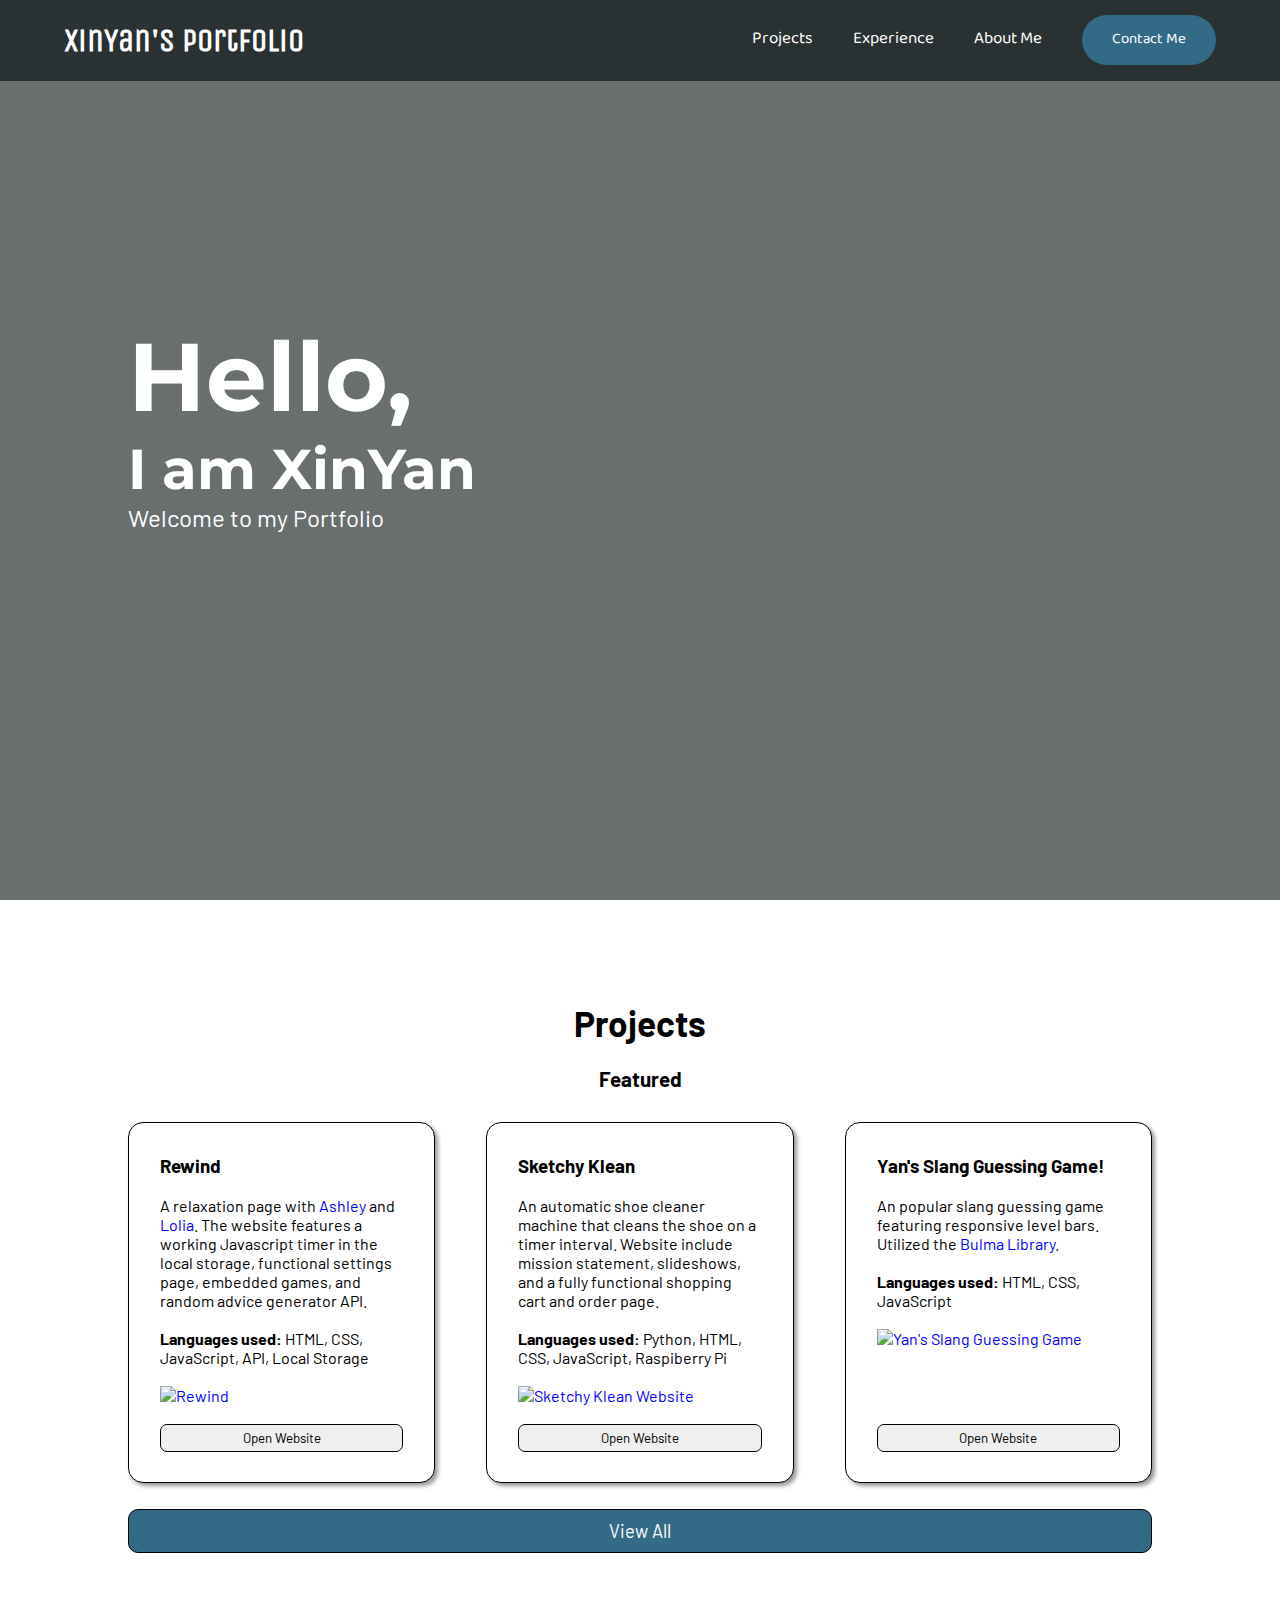
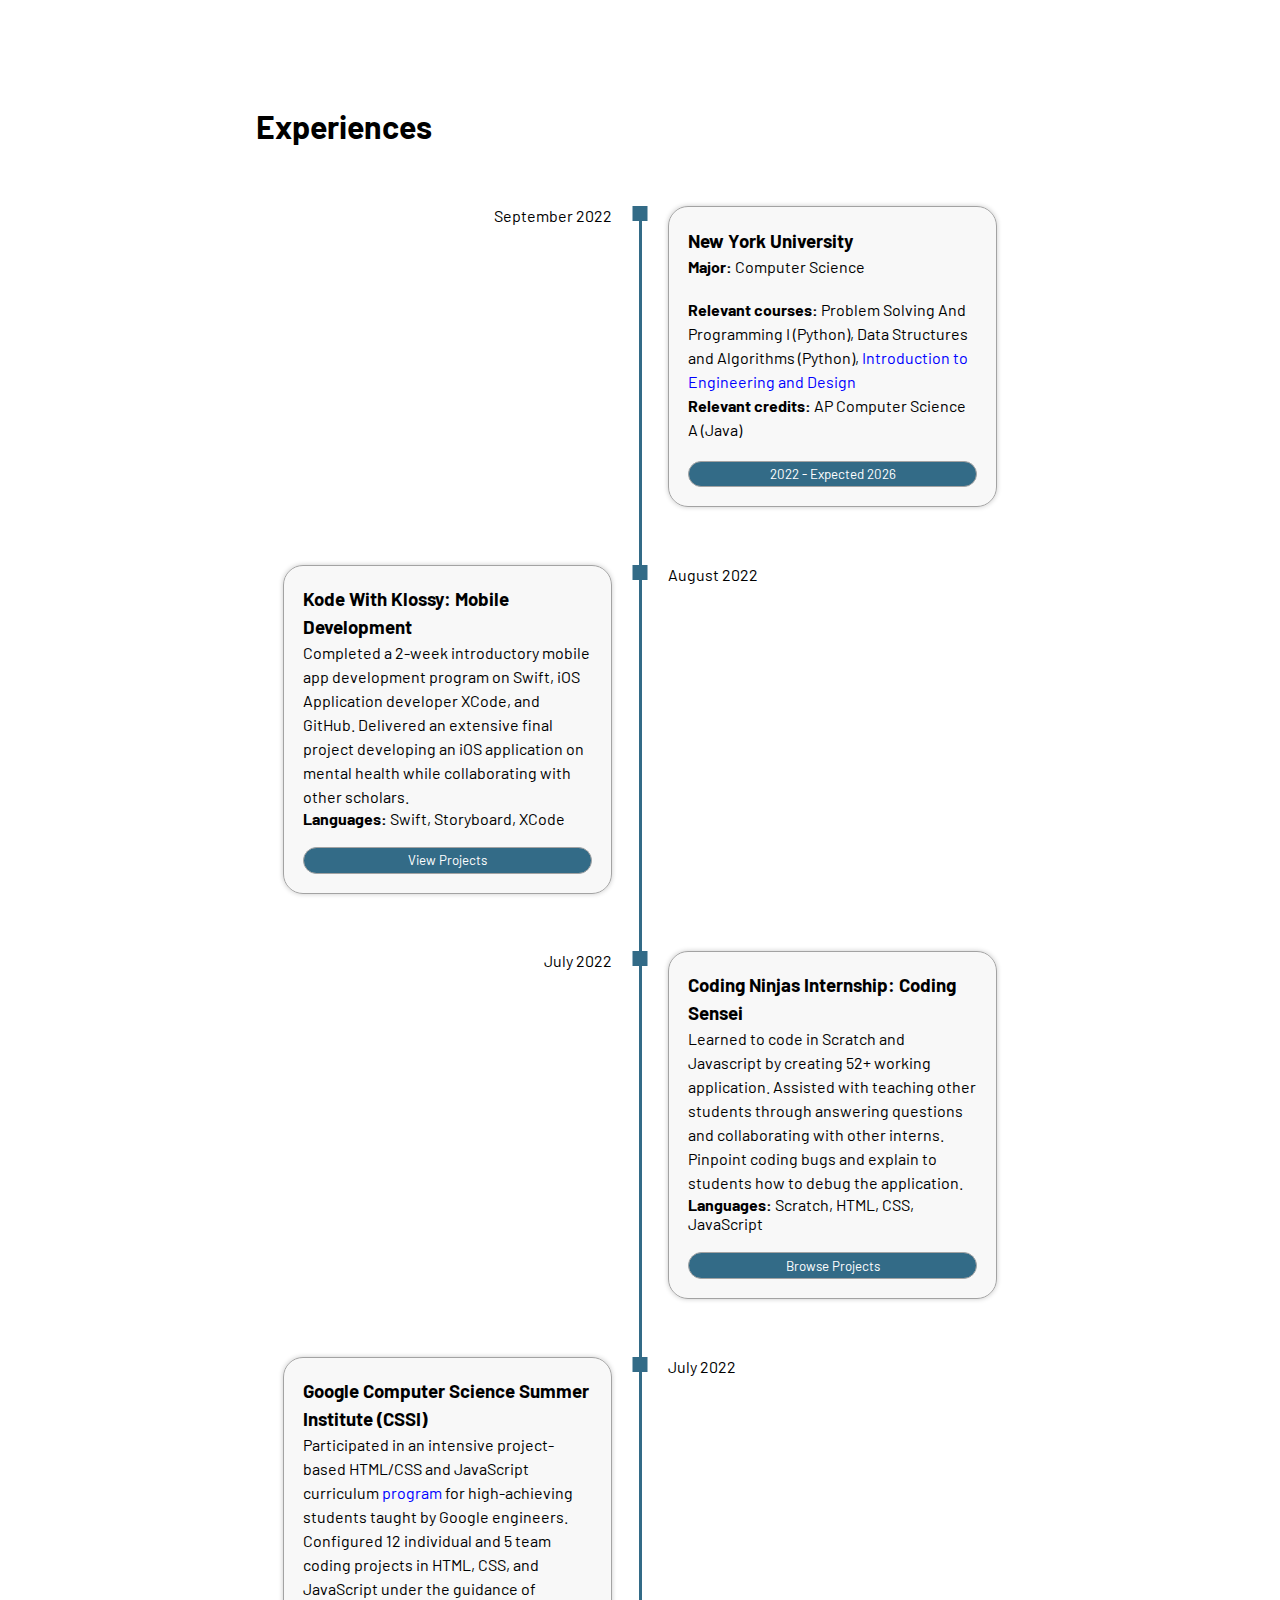
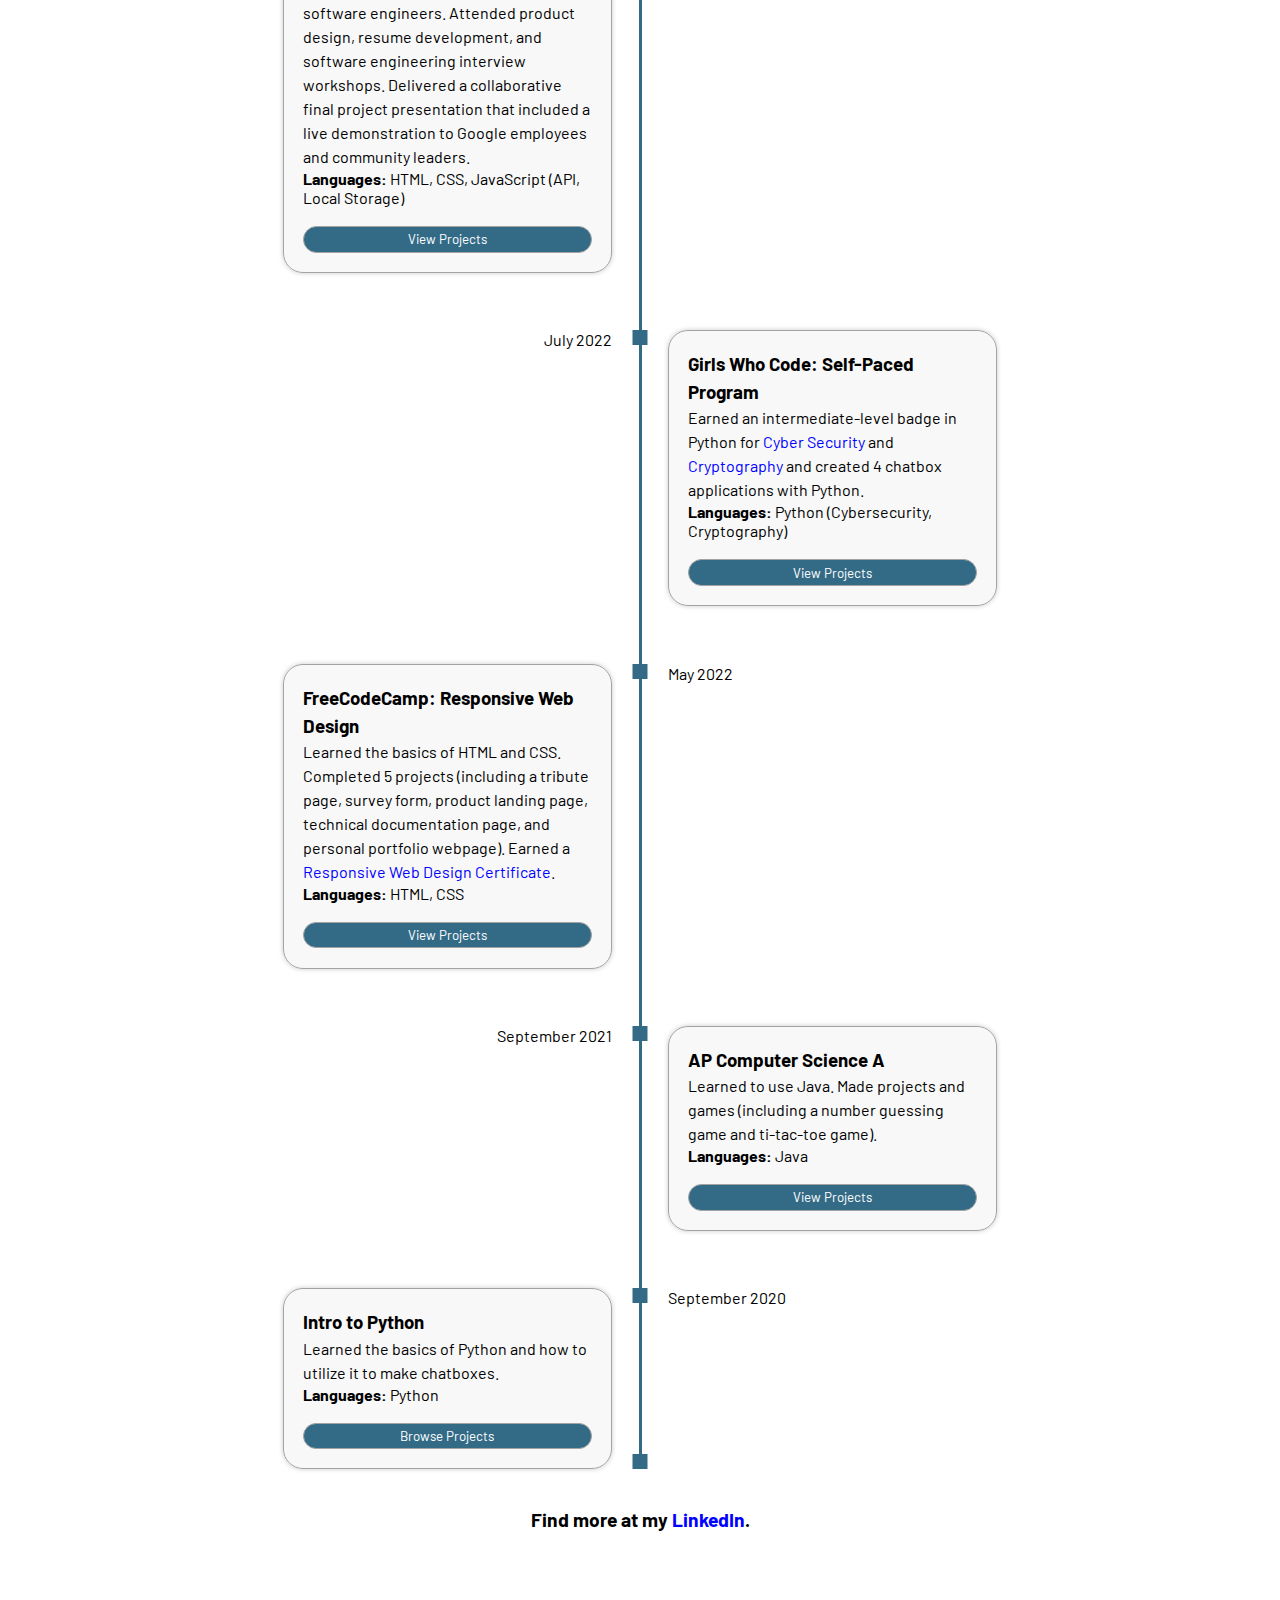
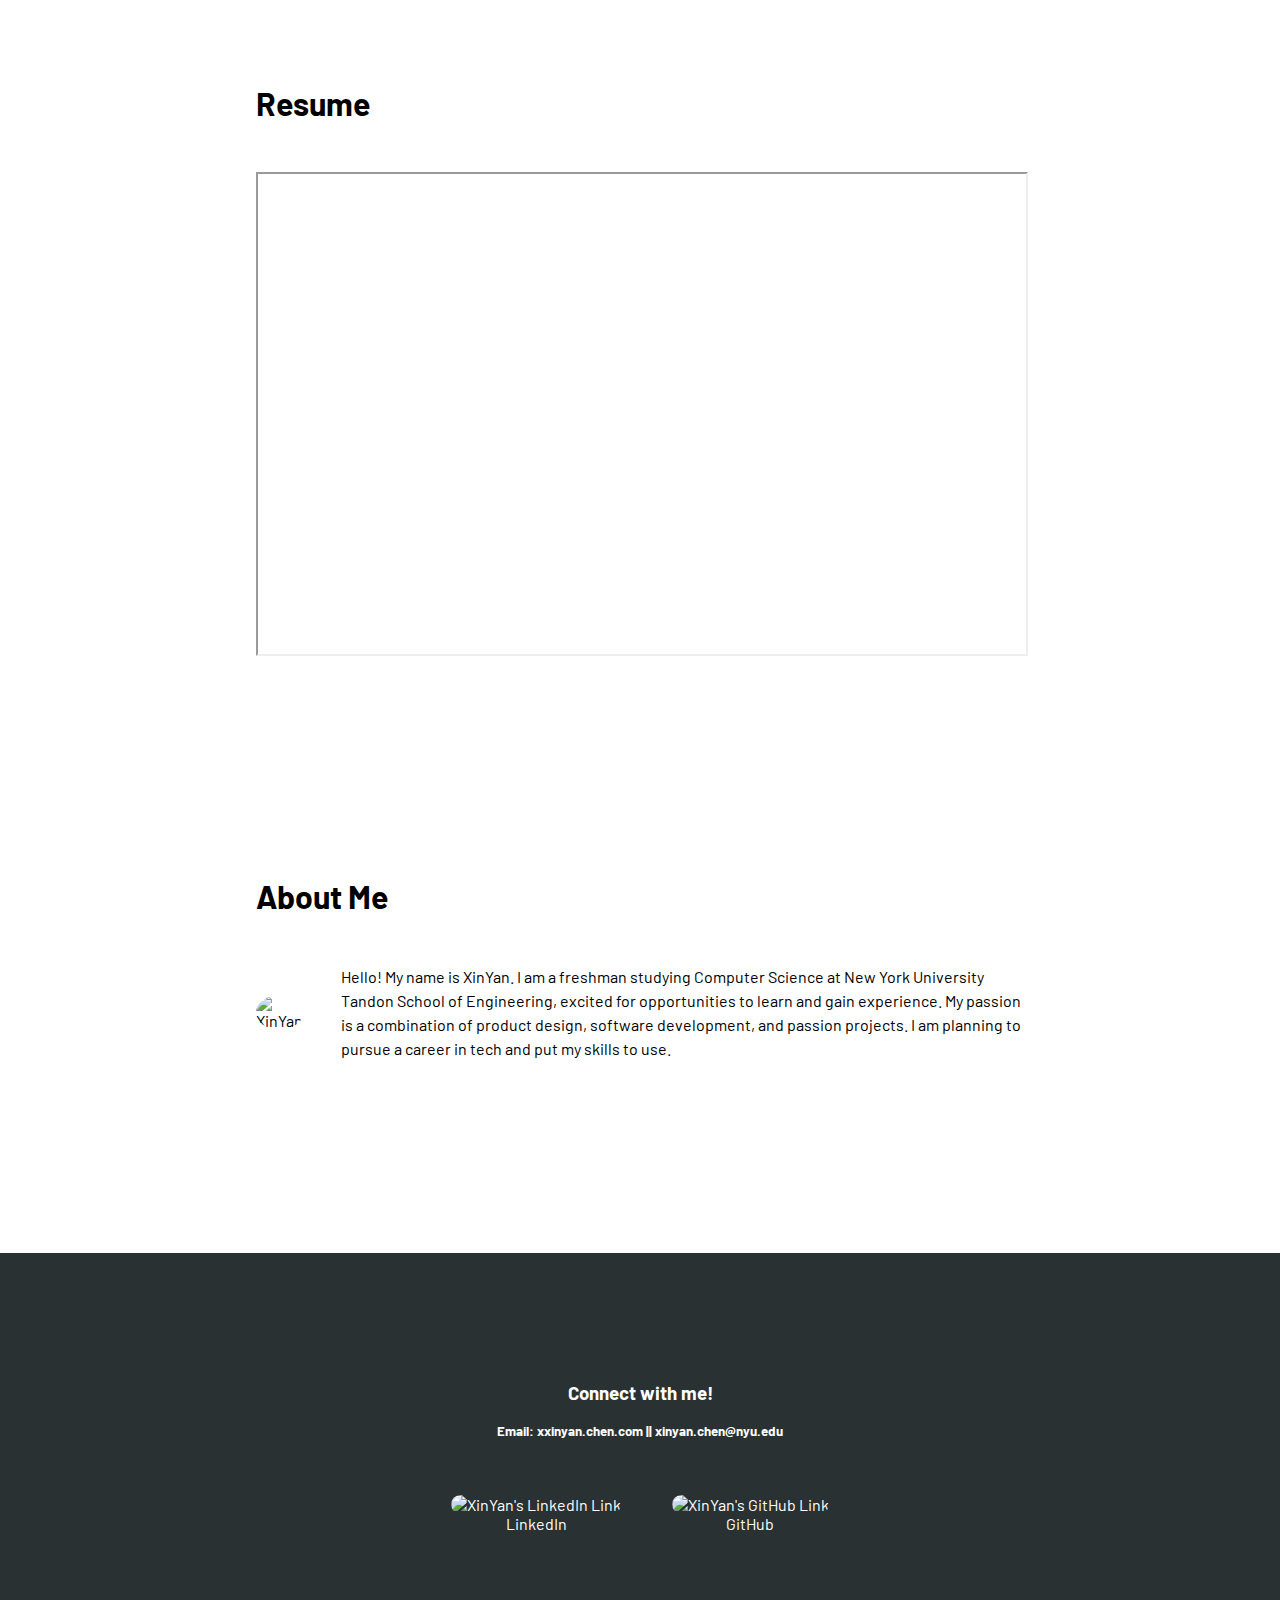
==== commit 4b4b3b73: "update" ====
--- a/index.html
+++ b/index.html
@@ -144,8 +144,8 @@
             </div>
             <div class="timeline_component timeline_component_bg">
                 <h3 class="timeline_title">New York University</h3>
-                <p class="timeline_p"><strong>Major:</strong> Mechanical Engineering</p><br>
-                <p class="timeline_p"><strong>Relevant courses:</strong> Problem Solving And Programming I (Python), <a href="projects.html">Introduction to Engineering and Design</a>, Calculus I for Engineers</p>
+                <p class="timeline_p"><strong>Major:</strong> Computer Science</p><br>
+                <p class="timeline_p"><strong>Relevant courses:</strong> Problem Solving And Programming I (Python), Data Structures and Algorithms (Python), <a href="projects.html">Introduction to Engineering and Design</a></p>
                 <p class="timeline_p"><strong>Relevant credits:</strong> AP Computer Science A (Java)</p><br>
                 <a href="projects.html"><button id="timeline_but">2022 - Expected 2026</button></a>
             </div>
@@ -244,7 +244,8 @@
     <section id="resume">
         <h1>Resume</h1>
         <!-- <iframe id="embed_resume" src="https://drive.google.com/file/d/1z8pB5NnWBpFN2fcUjO-BAFs1En7uVxWj/view?usp=sharing" title="XinYan's Resume" allow="autoplay"></iframe> -->
-        <iframe id="embed_resume" title="XinYan's Resume" src="https://drive.google.com/file/d/1z8pB5NnWBpFN2fcUjO-BAFs1En7uVxWj/preview" width="640" height="480" allow="autoplay"></iframe>
+        <!-- <iframe id="embed_resume" title="XinYan's Resume" src="https://drive.google.com/file/d/1z8pB5NnWBpFN2fcUjO-BAFs1En7uVxWj/preview" width="640" height="480" allow="autoplay"></iframe> -->
+        <iframe id="embed_resume" title="XinYan's Resume" src="https://drive.google.com/file/d/1CicsIn8pZfPbicVPCphnlaL5z5dDgHOB/preview" width="640" height="480" allow="autoplay"></iframe>
     </section>
 
     <section id="about">
@@ -252,7 +253,7 @@
         <div id="fix">
             <!-- <img src="https://lh3.googleusercontent.com/clKOdfKop1xflKV5Wurw0Q0BS9uS0d-Z8pX5REdJ9UqBvrI7ORsH17TtlDcI4D7wz-UxFx9BURnaCXJ42NR64GJUe-UG7obmTkyQD_-rhHBx7b0VMj9ZpSrWi44rJl0w7R6VPHz8=w2400" alt="XinYan" id="xinyan_img"> -->
             <img src="https://lh3.googleusercontent.com/iM6mxe8OIb7af8KnNNv5xCYIDWmTcWIDEpBHNnoOu3wsrCAXRPxFG8Vy3VAPHeTbYeC7pUxwnmWc8_cfb7967GEB2jvCE_tdHd8fv6Vz2t8KWq2LKAGcZuXWZxvNITMnmDlR9FoNaA=w2400" alt="XinYan" id="xinyan_img">
-            <p>Hello! My name is XinYan. I am a freshman at New York University this fall, excited for opportunities to learn and gain experience. My passion is a combination of product design, software development, and passion projects. I am planning to pursue a career in tech and put my skills to use.</p>
+            <p id="about_text">Hello! My name is XinYan. I am a freshman studying Computer Science at New York University Tandon School of Engineering, excited for opportunities to learn and gain experience. My passion is a combination of product design, software development, and passion projects. I am planning to pursue a career in tech and put my skills to use.</p>
         </div>
     </section>
 
--- a/style.css
+++ b/style.css
@@ -317,8 +317,13 @@
 
 
 #xinyan_img{
-    width: 25%;
-    padding-right: 5%;
+    width: 20%;
+    /* padding-right: 5%; */
+    border-radius: 50%;
+}
+#about_text{
+    padding-left: 5%;
+    line-height: 1.5;
 }
 #about{
     padding: 15% 20%;
